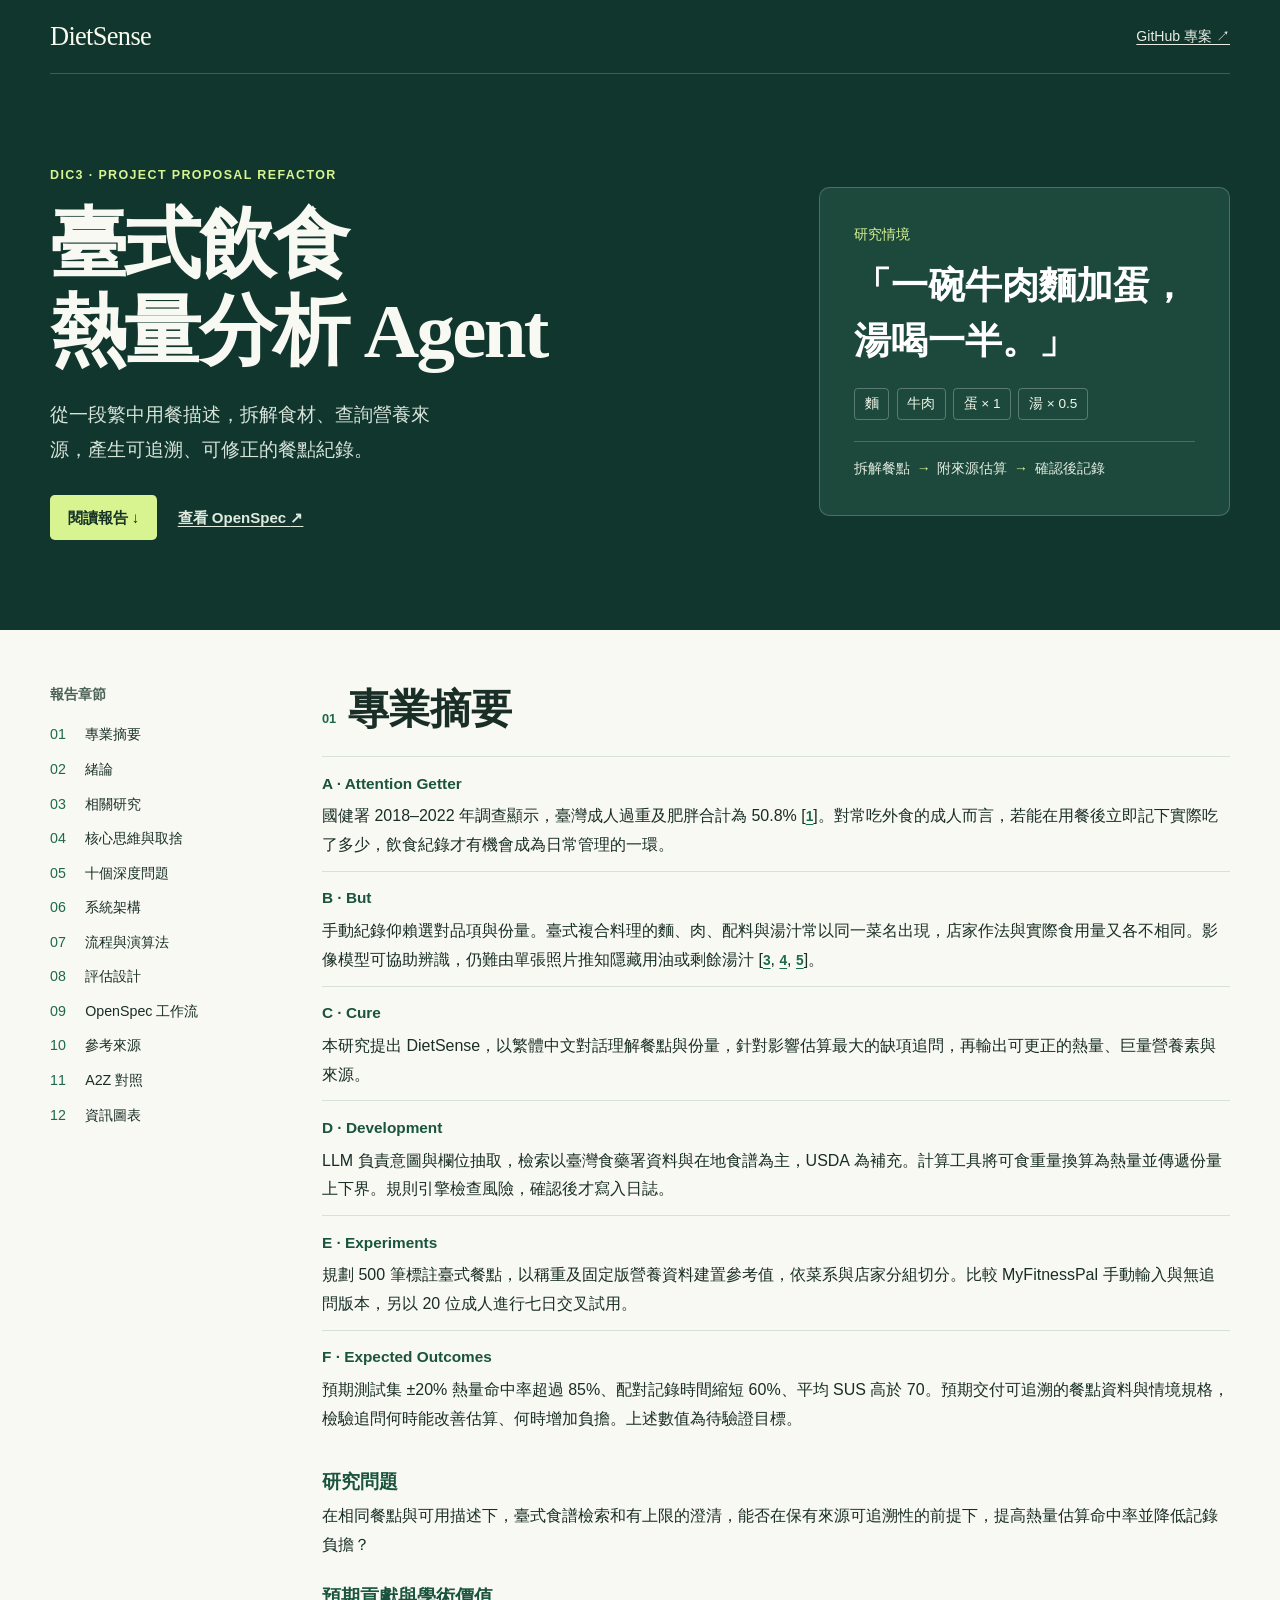
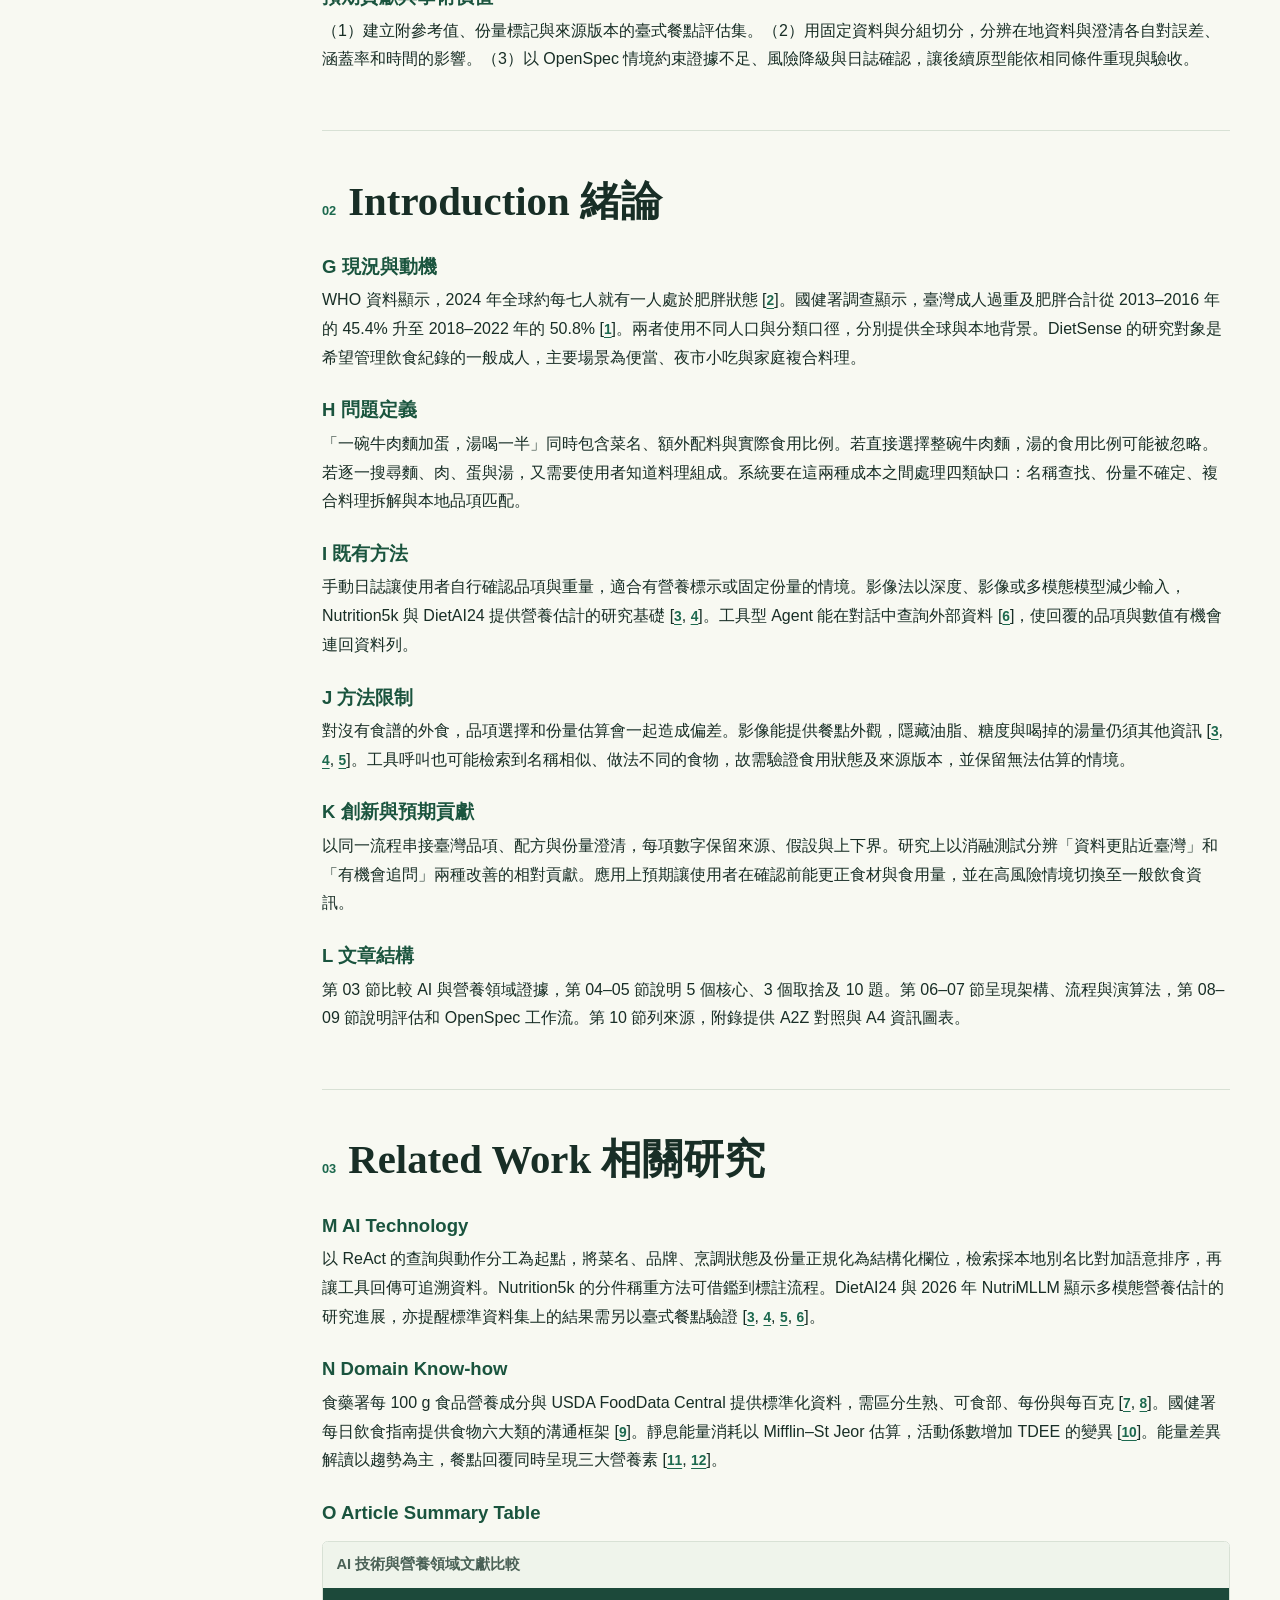
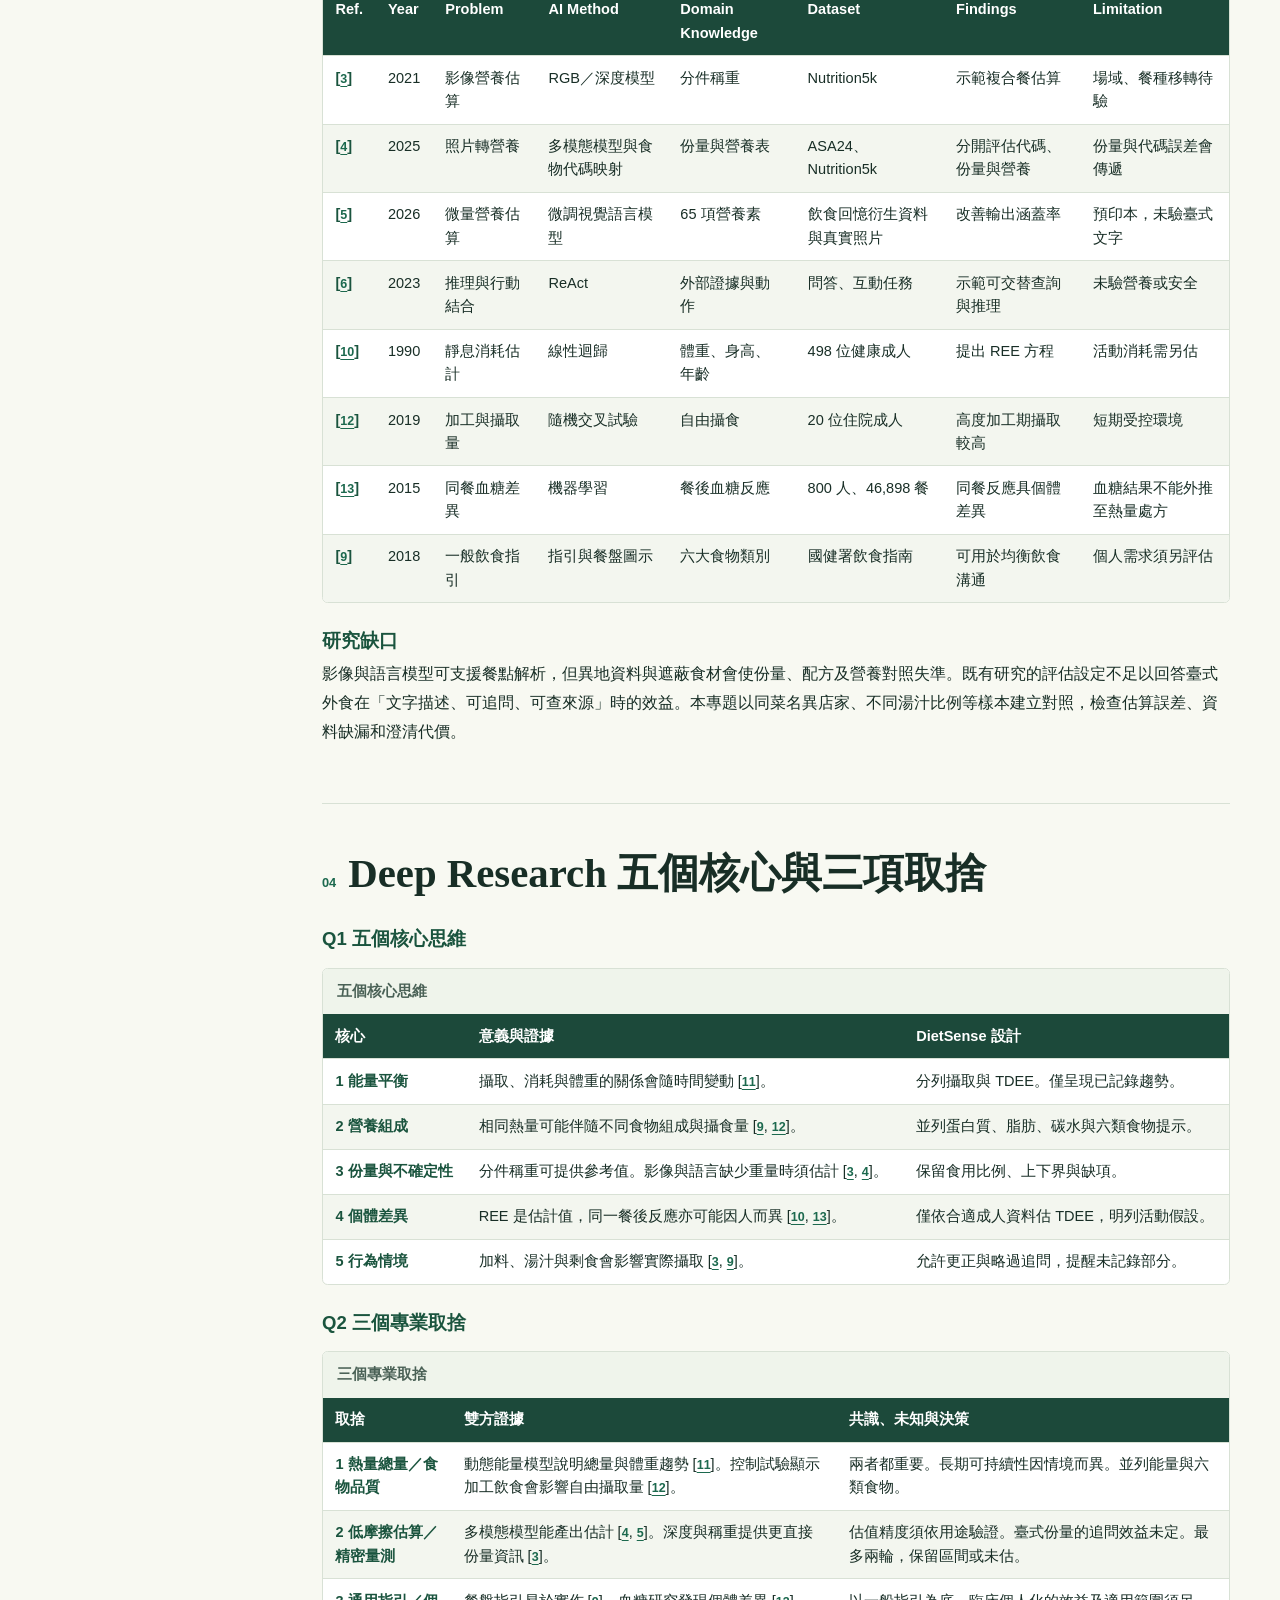
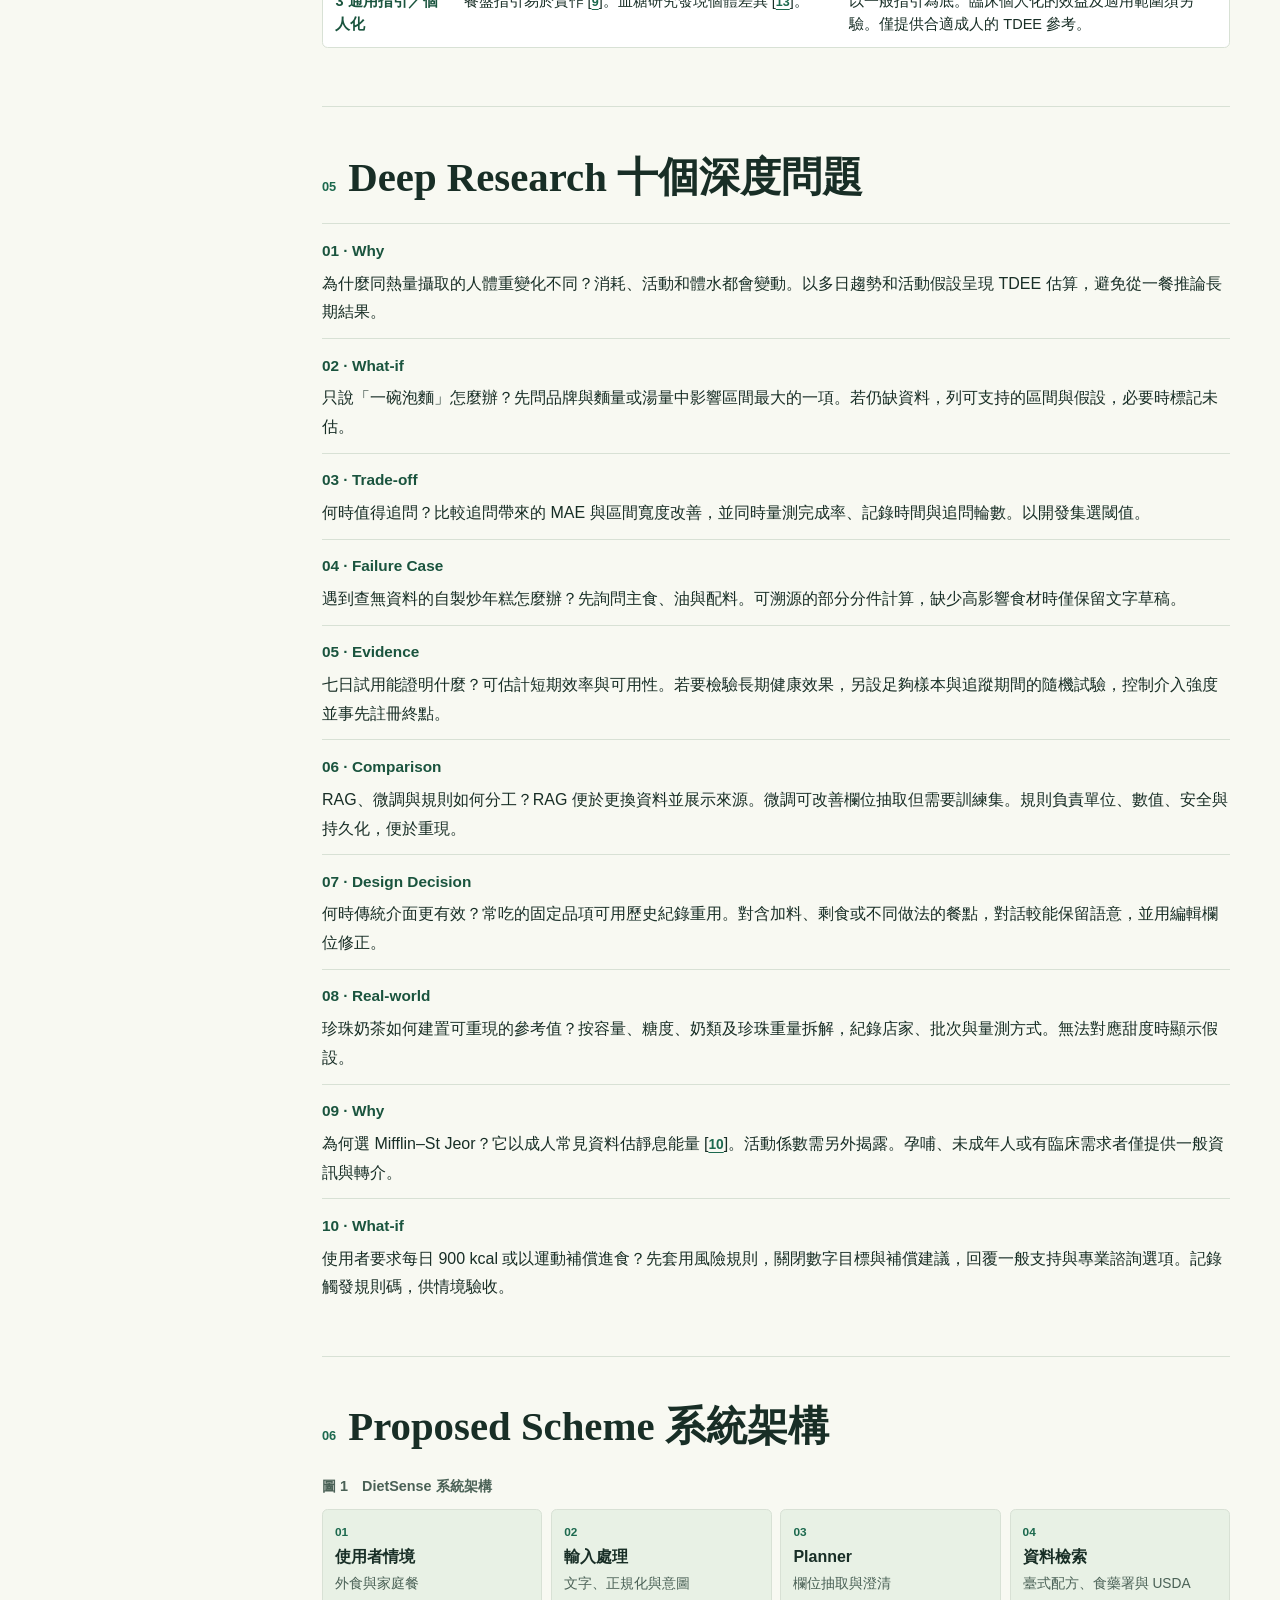
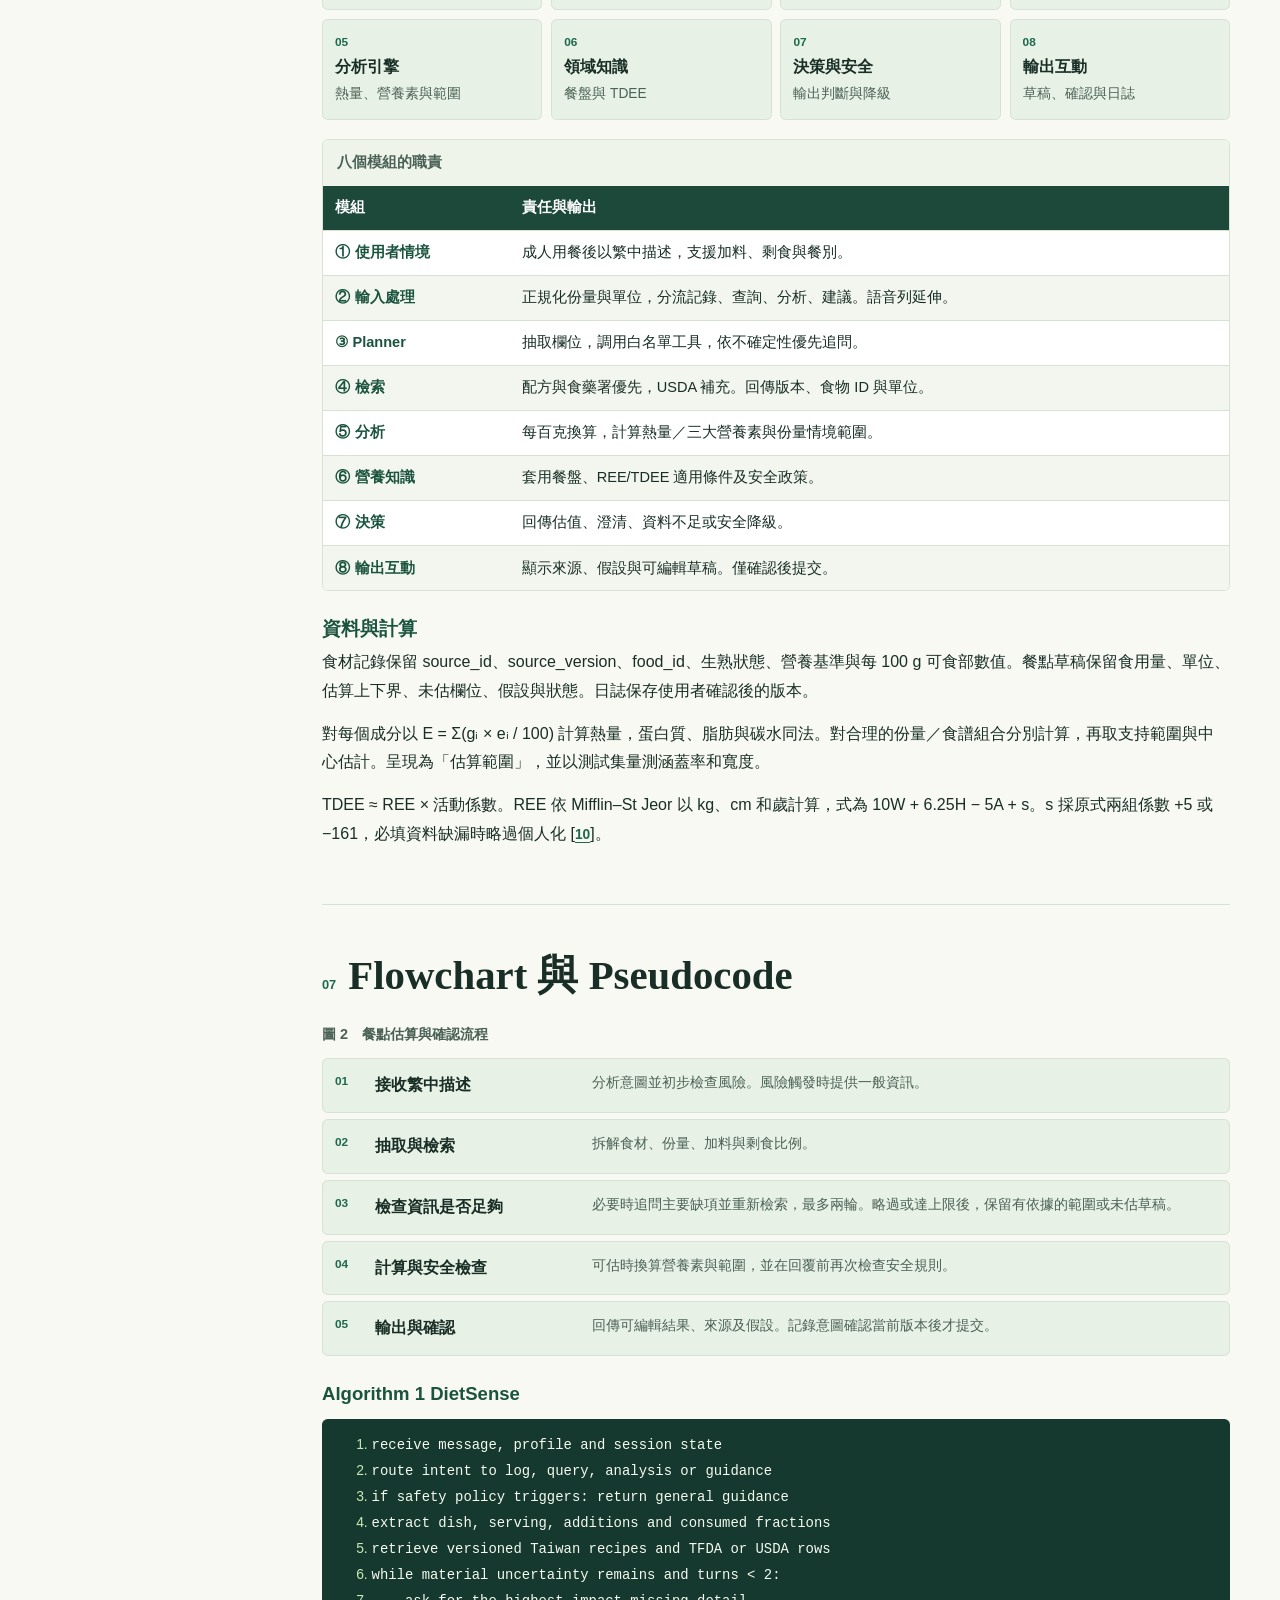
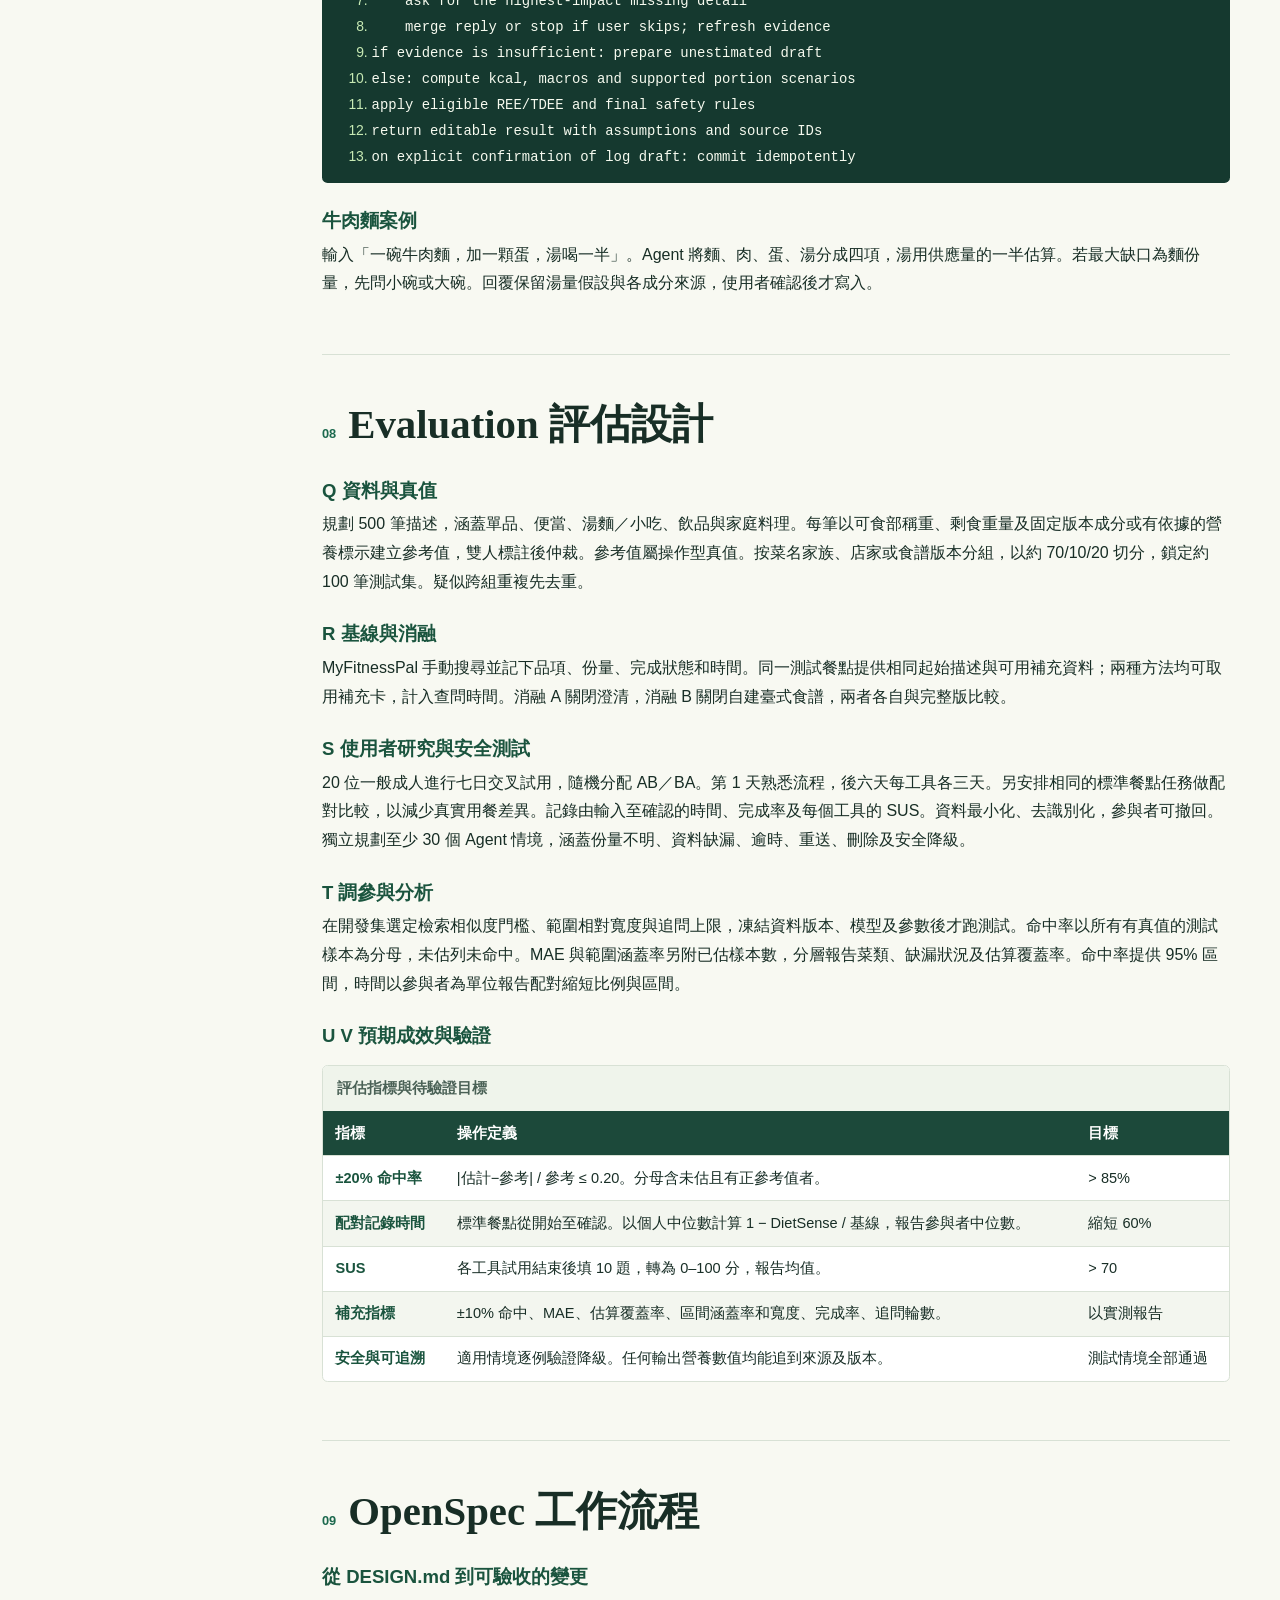
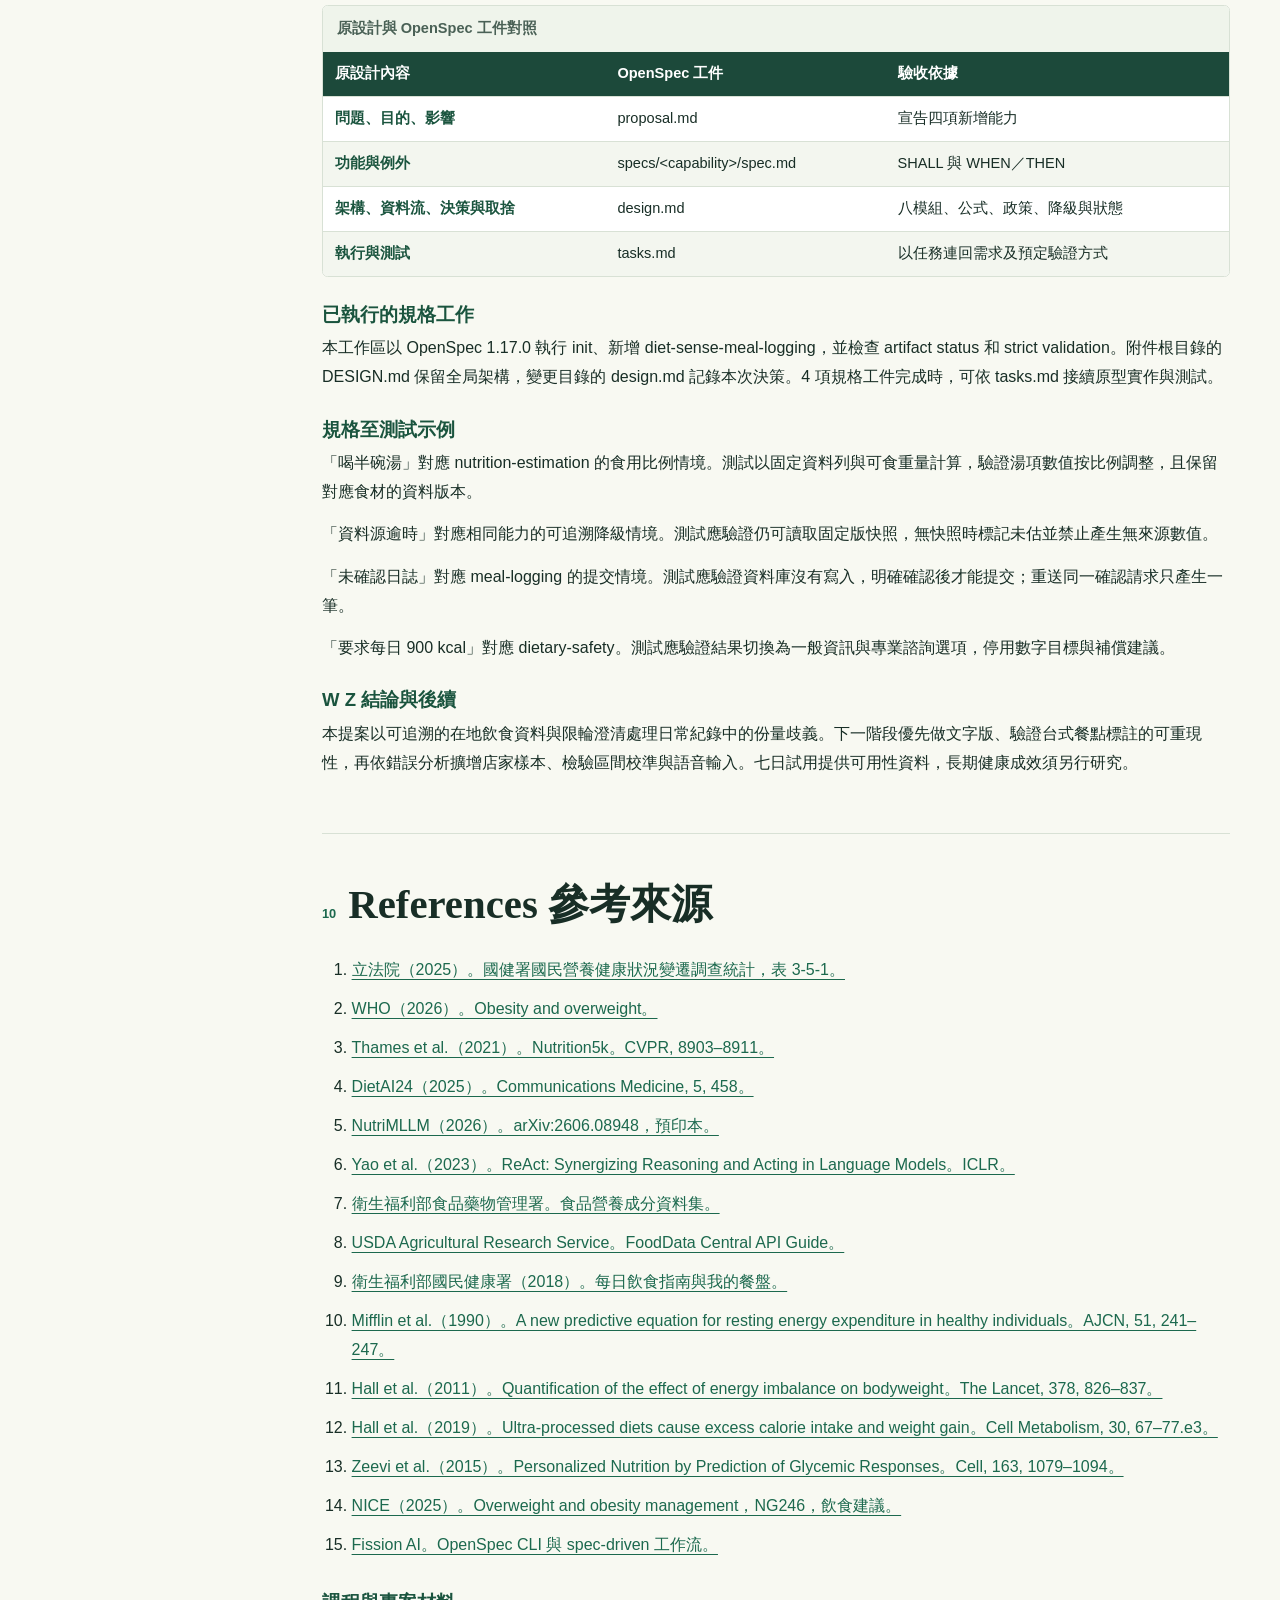
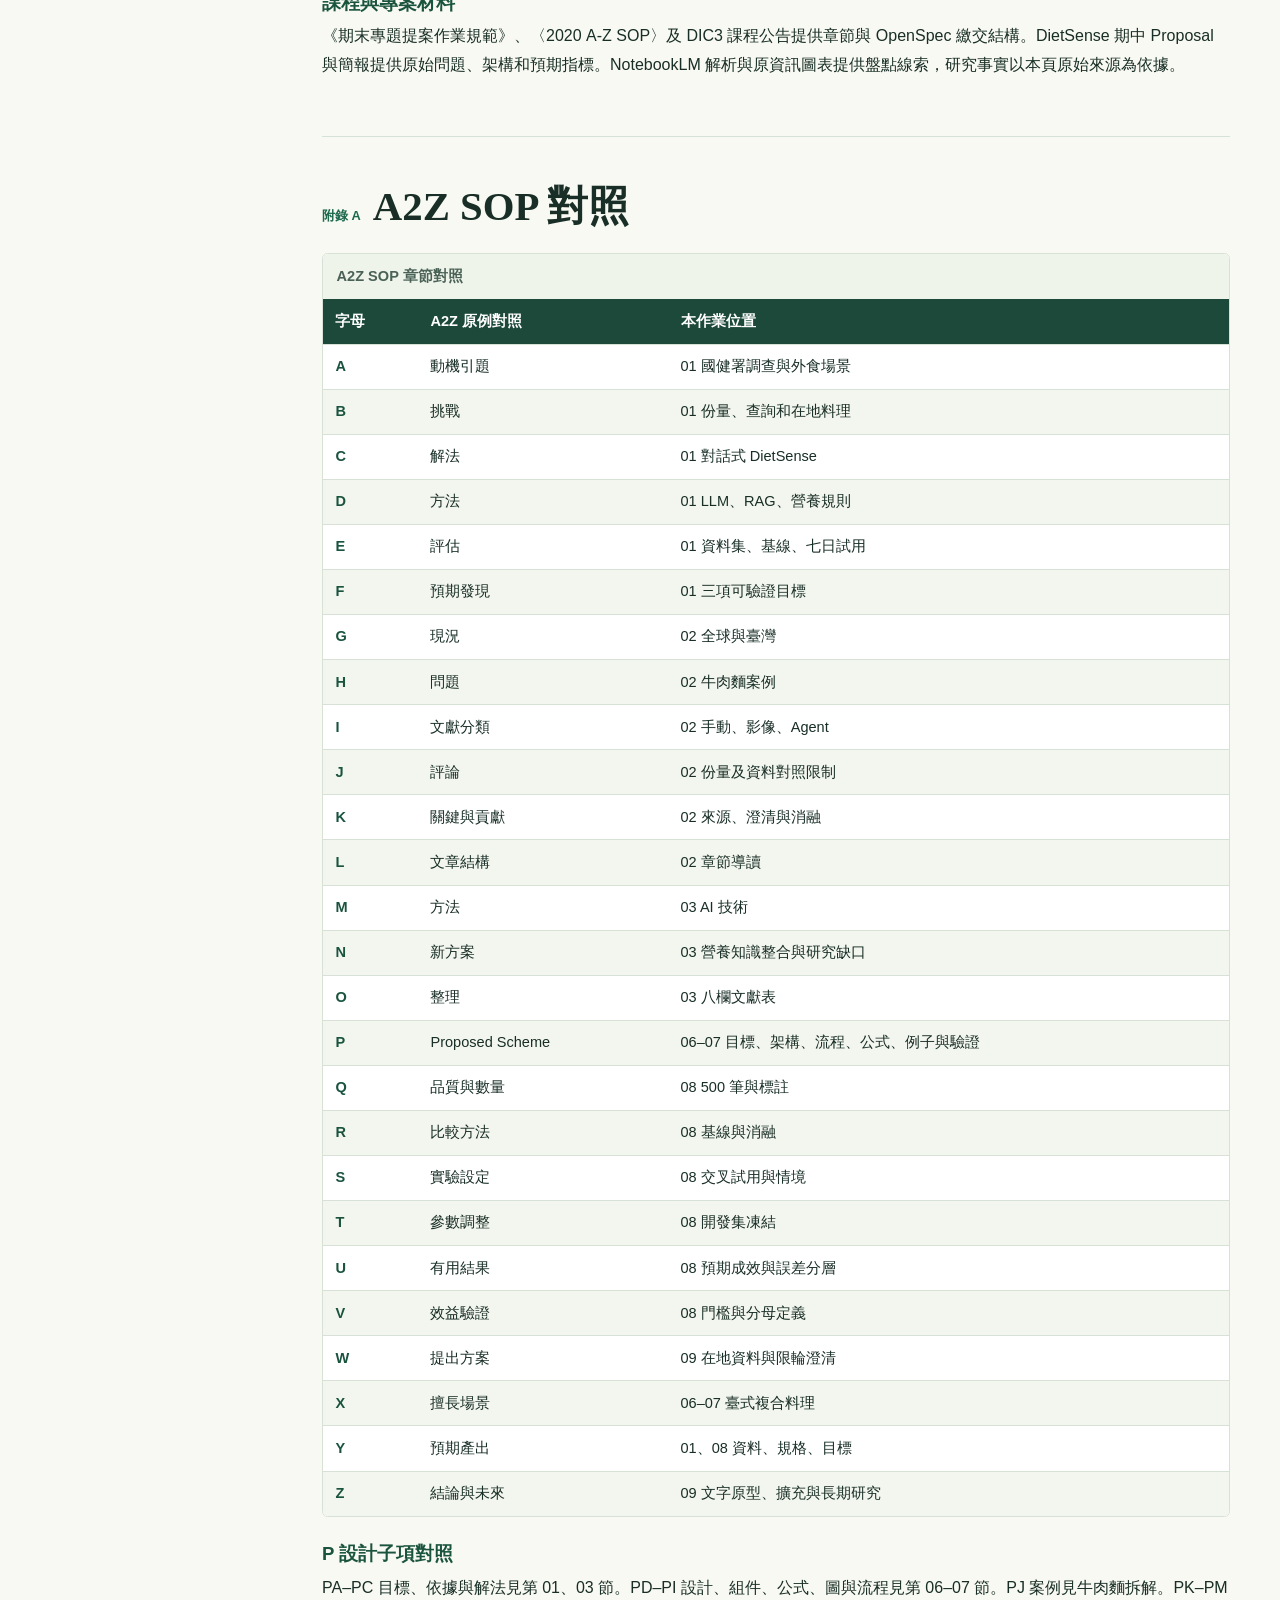
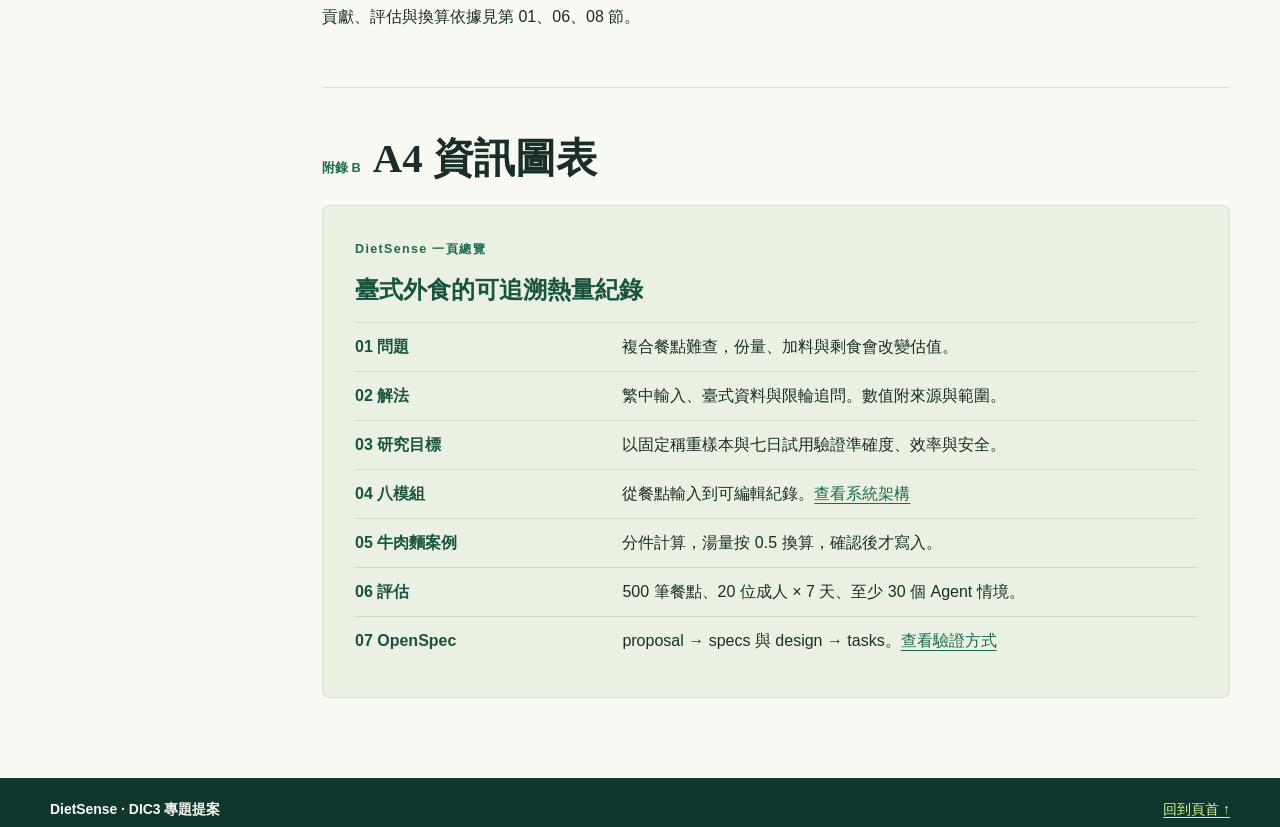
==== index.html @ 3bc8753e "Publish DietSense proposal report on GitHub Pages" ====
<!doctype html>
<html lang="zh-Hant-TW">
<head>
  <meta charset="utf-8">
  <meta name="viewport" content="width=device-width,initial-scale=1">
  <meta name="description" content="DietSense DIC3 專題提案重構。以 OpenSpec 設計臺式飲食熱量分析 Agent。">
  <meta name="theme-color" content="#11362e">
  <title>DietSense 臺式飲食熱量分析 Agent</title>
  <link rel="stylesheet" href="styles.css">
</head>
<body id="top">
<a href="#report" class="skip">跳至報告</a>
<header class="site-header">
  <div class="wrap masthead"><a class="brand" href="#top">DietSense</a><a class="repo-link" href="https://github.com/dennis6651259-hub/1111-DoI3">GitHub 專案 <span aria-hidden="true">↗</span></a></div>
</header>
<div class="hero">
  <div class="wrap hero-grid">
    <div>
      <p class="section-kicker">DIC3 · PROJECT PROPOSAL REFACTOR</p>
      <h1>臺式飲食<br>熱量分析 Agent</h1>
      <p class="lead">從一段繁中用餐描述，拆解食材、查詢營養來源，產生可追溯、可修正的餐點紀錄。</p>
      <div class="actions"><a class="primary" href="#abstract">閱讀報告 <span aria-hidden="true">↓</span></a><a class="secondary" href="https://github.com/dennis6651259-hub/1111-DoI3/tree/main/openspec/changes/diet-sense-meal-logging">查看 OpenSpec <span aria-hidden="true">↗</span></a></div>
    </div>
    <figure class="example">
      <figcaption>研究情境</figcaption>
      <blockquote>「一碗牛肉麵加蛋，<br>湯喝一半。」</blockquote>
      <ul aria-label="餐點成分"><li>麵</li><li>牛肉</li><li>蛋 × 1</li><li>湯 × 0.5</li></ul>
      <p>拆解餐點 <span aria-hidden="true">→</span> 附來源估算 <span aria-hidden="true">→</span> 確認後記錄</p>
    </figure>
  </div>
</div>
<div class="wrap layout">
  <nav class="toc" aria-label="章節導覽"><p>報告章節</p><ol><li><a href="#abstract"><span>01</span>專業摘要</a></li><li><a href="#introduction"><span>02</span>緒論</a></li><li><a href="#related-work"><span>03</span>相關研究</a></li><li><a href="#core-ideas"><span>04</span>核心思維與取捨</a></li><li><a href="#questions"><span>05</span>十個深度問題</a></li><li><a href="#architecture"><span>06</span>系統架構</a></li><li><a href="#workflow"><span>07</span>流程與演算法</a></li><li><a href="#evaluation"><span>08</span>評估設計</a></li><li><a href="#openspec"><span>09</span>OpenSpec 工作流</a></li><li><a href="#references"><span>10</span>參考來源</a></li><li><a href="#a2z"><span>11</span>A2Z 對照</a></li><li><a href="#infographic"><span>12</span>資訊圖表</a></li></ol></nav>
  <details class="mobile-toc"><summary>報告章節</summary><nav aria-label="行動版章節導覽"><ol><li><a href="#abstract"><span>01</span>專業摘要</a></li><li><a href="#introduction"><span>02</span>緒論</a></li><li><a href="#related-work"><span>03</span>相關研究</a></li><li><a href="#core-ideas"><span>04</span>核心思維與取捨</a></li><li><a href="#questions"><span>05</span>十個深度問題</a></li><li><a href="#architecture"><span>06</span>系統架構</a></li><li><a href="#workflow"><span>07</span>流程與演算法</a></li><li><a href="#evaluation"><span>08</span>評估設計</a></li><li><a href="#openspec"><span>09</span>OpenSpec 工作流</a></li><li><a href="#references"><span>10</span>參考來源</a></li><li><a href="#a2z"><span>11</span>A2Z 對照</a></li><li><a href="#infographic"><span>12</span>資訊圖表</a></li></ol></nav></details>
  <main id="report">
    <section id="abstract" aria-labelledby="abstract-title"><header class="section-title"><span>01</span><h2 id="abstract-title">專業摘要</h2></header><div class="labelled"><strong>A · Attention Getter</strong><p>國健署 2018–2022 年調查顯示，臺灣成人過重及肥胖合計為 50.8% [<a class="cite" href="#ref-1">1</a>]。對常吃外食的成人而言，若能在用餐後立即記下實際吃了多少，飲食紀錄才有機會成為日常管理的一環。</p></div><div class="labelled"><strong>B · But</strong><p>手動紀錄仰賴選對品項與份量。臺式複合料理的麵、肉、配料與湯汁常以同一菜名出現，店家作法與實際食用量又各不相同。影像模型可協助辨識，仍難由單張照片推知隱藏用油或剩餘湯汁 [<a class="cite" href="#ref-3">3</a>, <a class="cite" href="#ref-4">4</a>, <a class="cite" href="#ref-5">5</a>]。</p></div><div class="labelled"><strong>C · Cure</strong><p>本研究提出 DietSense，以繁體中文對話理解餐點與份量，針對影響估算最大的缺項追問，再輸出可更正的熱量、巨量營養素與來源。</p></div><div class="labelled"><strong>D · Development</strong><p>LLM 負責意圖與欄位抽取，檢索以臺灣食藥署資料與在地食譜為主，USDA 為補充。計算工具將可食重量換算為熱量並傳遞份量上下界。規則引擎檢查風險，確認後才寫入日誌。</p></div><div class="labelled"><strong>E · Experiments</strong><p>規劃 500 筆標註臺式餐點，以稱重及固定版營養資料建置參考值，依菜系與店家分組切分。比較 MyFitnessPal 手動輸入與無追問版本，另以 20 位成人進行七日交叉試用。</p></div><div class="labelled"><strong>F · Expected Outcomes</strong><p>預期測試集 ±20% 熱量命中率超過 85%、配對記錄時間縮短 60%、平均 SUS 高於 70。預期交付可追溯的餐點資料與情境規格，檢驗追問何時能改善估算、何時增加負擔。上述數值為待驗證目標。</p></div><h3>研究問題</h3><p>在相同餐點與可用描述下，臺式食譜檢索和有上限的澄清，能否在保有來源可追溯性的前提下，提高熱量估算命中率並降低記錄負擔？</p><h3>預期貢獻與學術價值</h3><p>（1）建立附參考值、份量標記與來源版本的臺式餐點評估集。（2）用固定資料與分組切分，分辨在地資料與澄清各自對誤差、涵蓋率和時間的影響。（3）以 OpenSpec 情境約束證據不足、風險降級與日誌確認，讓後續原型能依相同條件重現與驗收。</p></section><section id="introduction" aria-labelledby="introduction-title"><header class="section-title"><span>02</span><h2 id="introduction-title">Introduction 緒論</h2></header><h3>G 現況與動機</h3><p>WHO 資料顯示，2024 年全球約每七人就有一人處於肥胖狀態 [<a class="cite" href="#ref-2">2</a>]。國健署調查顯示，臺灣成人過重及肥胖合計從 2013–2016 年的 45.4% 升至 2018–2022 年的 50.8% [<a class="cite" href="#ref-1">1</a>]。兩者使用不同人口與分類口徑，分別提供全球與本地背景。DietSense 的研究對象是希望管理飲食紀錄的一般成人，主要場景為便當、夜市小吃與家庭複合料理。</p><h3>H 問題定義</h3><p>「一碗牛肉麵加蛋，湯喝一半」同時包含菜名、額外配料與實際食用比例。若直接選擇整碗牛肉麵，湯的食用比例可能被忽略。若逐一搜尋麵、肉、蛋與湯，又需要使用者知道料理組成。系統要在這兩種成本之間處理四類缺口：名稱查找、份量不確定、複合料理拆解與本地品項匹配。</p><h3>I 既有方法</h3><p>手動日誌讓使用者自行確認品項與重量，適合有營養標示或固定份量的情境。影像法以深度、影像或多模態模型減少輸入，Nutrition5k 與 DietAI24 提供營養估計的研究基礎 [<a class="cite" href="#ref-3">3</a>, <a class="cite" href="#ref-4">4</a>]。工具型 Agent 能在對話中查詢外部資料 [<a class="cite" href="#ref-6">6</a>]，使回覆的品項與數值有機會連回資料列。</p><h3>J 方法限制</h3><p>對沒有食譜的外食，品項選擇和份量估算會一起造成偏差。影像能提供餐點外觀，隱藏油脂、糖度與喝掉的湯量仍須其他資訊 [<a class="cite" href="#ref-3">3</a>, <a class="cite" href="#ref-4">4</a>, <a class="cite" href="#ref-5">5</a>]。工具呼叫也可能檢索到名稱相似、做法不同的食物，故需驗證食用狀態及來源版本，並保留無法估算的情境。</p><h3>K 創新與預期貢獻</h3><p>以同一流程串接臺灣品項、配方與份量澄清，每項數字保留來源、假設與上下界。研究上以消融測試分辨「資料更貼近臺灣」和「有機會追問」兩種改善的相對貢獻。應用上預期讓使用者在確認前能更正食材與食用量，並在高風險情境切換至一般飲食資訊。</p><h3>L 文章結構</h3><p>第 03 節比較 AI 與營養領域證據，第 04–05 節說明 5 個核心、3 個取捨及 10 題。第 06–07 節呈現架構、流程與演算法，第 08–09 節說明評估和 OpenSpec 工作流。第 10 節列來源，附錄提供 A2Z 對照與 A4 資訊圖表。</p></section><section id="related-work" aria-labelledby="related-work-title"><header class="section-title"><span>03</span><h2 id="related-work-title">Related Work 相關研究</h2></header><h3>M AI Technology</h3><p>以 ReAct 的查詢與動作分工為起點，將菜名、品牌、烹調狀態及份量正規化為結構化欄位，檢索採本地別名比對加語意排序，再讓工具回傳可追溯資料。Nutrition5k 的分件稱重方法可借鑑到標註流程。DietAI24 與 2026 年 NutriMLLM 顯示多模態營養估計的研究進展，亦提醒標準資料集上的結果需另以臺式餐點驗證 [<a class="cite" href="#ref-3">3</a>, <a class="cite" href="#ref-4">4</a>, <a class="cite" href="#ref-5">5</a>, <a class="cite" href="#ref-6">6</a>]。</p><h3>N Domain Know-how</h3><p>食藥署每 100 g 食品營養成分與 USDA FoodData Central 提供標準化資料，需區分生熟、可食部、每份與每百克 [<a class="cite" href="#ref-7">7</a>, <a class="cite" href="#ref-8">8</a>]。國健署每日飲食指南提供食物六大類的溝通框架 [<a class="cite" href="#ref-9">9</a>]。靜息能量消耗以 Mifflin–St Jeor 估算，活動係數增加 TDEE 的變異 [<a class="cite" href="#ref-10">10</a>]。能量差異解讀以趨勢為主，餐點回覆同時呈現三大營養素 [<a class="cite" href="#ref-11">11</a>, <a class="cite" href="#ref-12">12</a>]。</p><h3>O Article Summary Table</h3><div class="table-frame" role="region" aria-label="AI 技術與營養領域文獻比較" tabindex="0"><table><caption>AI 技術與營養領域文獻比較</caption><thead><tr><th scope="col">Ref.</th><th scope="col">Year</th><th scope="col">Problem</th><th scope="col">AI Method</th><th scope="col">Domain Knowledge</th><th scope="col">Dataset</th><th scope="col">Findings</th><th scope="col">Limitation</th></tr></thead><tbody><tr><th scope="row">[<a class="cite" href="#ref-3">3</a>]</th><td>2021</td><td>影像營養估算</td><td>RGB／深度模型</td><td>分件稱重</td><td>Nutrition5k</td><td>示範複合餐估算</td><td>場域、餐種移轉待驗</td></tr><tr><th scope="row">[<a class="cite" href="#ref-4">4</a>]</th><td>2025</td><td>照片轉營養</td><td>多模態模型與食物代碼映射</td><td>份量與營養表</td><td>ASA24、Nutrition5k</td><td>分開評估代碼、份量與營養</td><td>份量與代碼誤差會傳遞</td></tr><tr><th scope="row">[<a class="cite" href="#ref-5">5</a>]</th><td>2026</td><td>微量營養估算</td><td>微調視覺語言模型</td><td>65 項營養素</td><td>飲食回憶衍生資料與真實照片</td><td>改善輸出涵蓋率</td><td>預印本，未驗臺式文字</td></tr><tr><th scope="row">[<a class="cite" href="#ref-6">6</a>]</th><td>2023</td><td>推理與行動結合</td><td>ReAct</td><td>外部證據與動作</td><td>問答、互動任務</td><td>示範可交替查詢與推理</td><td>未驗營養或安全</td></tr><tr><th scope="row">[<a class="cite" href="#ref-10">10</a>]</th><td>1990</td><td>靜息消耗估計</td><td>線性迴歸</td><td>體重、身高、年齡</td><td>498 位健康成人</td><td>提出 REE 方程</td><td>活動消耗需另估</td></tr><tr><th scope="row">[<a class="cite" href="#ref-12">12</a>]</th><td>2019</td><td>加工與攝取量</td><td>隨機交叉試驗</td><td>自由攝食</td><td>20 位住院成人</td><td>高度加工期攝取較高</td><td>短期受控環境</td></tr><tr><th scope="row">[<a class="cite" href="#ref-13">13</a>]</th><td>2015</td><td>同餐血糖差異</td><td>機器學習</td><td>餐後血糖反應</td><td>800 人、46,898 餐</td><td>同餐反應具個體差異</td><td>血糖結果不能外推至熱量處方</td></tr><tr><th scope="row">[<a class="cite" href="#ref-9">9</a>]</th><td>2018</td><td>一般飲食指引</td><td>指引與餐盤圖示</td><td>六大食物類別</td><td>國健署飲食指南</td><td>可用於均衡飲食溝通</td><td>個人需求須另評估</td></tr></tbody></table></div><h3>研究缺口</h3><p>影像與語言模型可支援餐點解析，但異地資料與遮蔽食材會使份量、配方及營養對照失準。既有研究的評估設定不足以回答臺式外食在「文字描述、可追問、可查來源」時的效益。本專題以同菜名異店家、不同湯汁比例等樣本建立對照，檢查估算誤差、資料缺漏和澄清代價。</p></section><section id="core-ideas" aria-labelledby="core-ideas-title"><header class="section-title"><span>04</span><h2 id="core-ideas-title">Deep Research 五個核心與三項取捨</h2></header><h3>Q1 五個核心思維</h3><div class="table-frame" role="region" aria-label="五個核心思維" tabindex="0"><table><caption>五個核心思維</caption><thead><tr><th scope="col">核心</th><th scope="col">意義與證據</th><th scope="col">DietSense 設計</th></tr></thead><tbody><tr><th scope="row">1 能量平衡</th><td>攝取、消耗與體重的關係會隨時間變動 [<a class="cite" href="#ref-11">11</a>]。</td><td>分列攝取與 TDEE。僅呈現已記錄趨勢。</td></tr><tr><th scope="row">2 營養組成</th><td>相同熱量可能伴隨不同食物組成與攝食量 [<a class="cite" href="#ref-9">9</a>, <a class="cite" href="#ref-12">12</a>]。</td><td>並列蛋白質、脂肪、碳水與六類食物提示。</td></tr><tr><th scope="row">3 份量與不確定性</th><td>分件稱重可提供參考值。影像與語言缺少重量時須估計 [<a class="cite" href="#ref-3">3</a>, <a class="cite" href="#ref-4">4</a>]。</td><td>保留食用比例、上下界與缺項。</td></tr><tr><th scope="row">4 個體差異</th><td>REE 是估計值，同一餐後反應亦可能因人而異 [<a class="cite" href="#ref-10">10</a>, <a class="cite" href="#ref-13">13</a>]。</td><td>僅依合適成人資料估 TDEE，明列活動假設。</td></tr><tr><th scope="row">5 行為情境</th><td>加料、湯汁與剩食會影響實際攝取 [<a class="cite" href="#ref-3">3</a>, <a class="cite" href="#ref-9">9</a>]。</td><td>允許更正與略過追問，提醒未記錄部分。</td></tr></tbody></table></div><h3>Q2 三個專業取捨</h3><div class="table-frame" role="region" aria-label="三個專業取捨" tabindex="0"><table><caption>三個專業取捨</caption><thead><tr><th scope="col">取捨</th><th scope="col">雙方證據</th><th scope="col">共識、未知與決策</th></tr></thead><tbody><tr><th scope="row">1 熱量總量／食物品質</th><td>動態能量模型說明總量與體重趨勢 [<a class="cite" href="#ref-11">11</a>]。控制試驗顯示加工飲食會影響自由攝取量 [<a class="cite" href="#ref-12">12</a>]。</td><td>兩者都重要。長期可持續性因情境而異。並列能量與六類食物。</td></tr><tr><th scope="row">2 低摩擦估算／精密量測</th><td>多模態模型能產出估計 [<a class="cite" href="#ref-4">4</a>, <a class="cite" href="#ref-5">5</a>]。深度與稱重提供更直接份量資訊 [<a class="cite" href="#ref-3">3</a>]。</td><td>估值精度須依用途驗證。臺式份量的追問效益未定。最多兩輪，保留區間或未估。</td></tr><tr><th scope="row">3 通用指引／個人化</th><td>餐盤指引易於實作 [<a class="cite" href="#ref-9">9</a>]。血糖研究發現個體差異 [<a class="cite" href="#ref-13">13</a>]。</td><td>以一般指引為底。臨床個人化的效益及適用範圍須另驗。僅提供合適成人的 TDEE 參考。</td></tr></tbody></table></div></section><section id="questions" aria-labelledby="questions-title"><header class="section-title"><span>05</span><h2 id="questions-title">Deep Research 十個深度問題</h2></header><div class="labelled"><strong>01 · Why</strong><p>為什麼同熱量攝取的人體重變化不同？消耗、活動和體水都會變動。以多日趨勢和活動假設呈現 TDEE 估算，避免從一餐推論長期結果。</p></div><div class="labelled"><strong>02 · What-if</strong><p>只說「一碗泡麵」怎麼辦？先問品牌與麵量或湯量中影響區間最大的一項。若仍缺資料，列可支持的區間與假設，必要時標記未估。</p></div><div class="labelled"><strong>03 · Trade-off</strong><p>何時值得追問？比較追問帶來的 MAE 與區間寬度改善，並同時量測完成率、記錄時間與追問輪數。以開發集選閾值。</p></div><div class="labelled"><strong>04 · Failure Case</strong><p>遇到查無資料的自製炒年糕怎麼辦？先詢問主食、油與配料。可溯源的部分分件計算，缺少高影響食材時僅保留文字草稿。</p></div><div class="labelled"><strong>05 · Evidence</strong><p>七日試用能證明什麼？可估計短期效率與可用性。若要檢驗長期健康效果，另設足夠樣本與追蹤期間的隨機試驗，控制介入強度並事先註冊終點。</p></div><div class="labelled"><strong>06 · Comparison</strong><p>RAG、微調與規則如何分工？RAG 便於更換資料並展示來源。微調可改善欄位抽取但需要訓練集。規則負責單位、數值、安全與持久化，便於重現。</p></div><div class="labelled"><strong>07 · Design Decision</strong><p>何時傳統介面更有效？常吃的固定品項可用歷史紀錄重用。對含加料、剩食或不同做法的餐點，對話較能保留語意，並用編輯欄位修正。</p></div><div class="labelled"><strong>08 · Real-world</strong><p>珍珠奶茶如何建置可重現的參考值？按容量、糖度、奶類及珍珠重量拆解，紀錄店家、批次與量測方式。無法對應甜度時顯示假設。</p></div><div class="labelled"><strong>09 · Why</strong><p>為何選 Mifflin–St Jeor？它以成人常見資料估靜息能量 [<a class="cite" href="#ref-10">10</a>]。活動係數需另外揭露。孕哺、未成年人或有臨床需求者僅提供一般資訊與轉介。</p></div><div class="labelled"><strong>10 · What-if</strong><p>使用者要求每日 900 kcal 或以運動補償進食？先套用風險規則，關閉數字目標與補償建議，回覆一般支持與專業諮詢選項。記錄觸發規則碼，供情境驗收。</p></div></section><section id="architecture" aria-labelledby="architecture-title"><header class="section-title"><span>06</span><h2 id="architecture-title">Proposed Scheme 系統架構</h2></header><figure class="diagram "><figcaption>圖 1　DietSense 系統架構</figcaption><ol><li><strong>使用者情境</strong><span>外食與家庭餐</span></li><li><strong>輸入處理</strong><span>文字、正規化與意圖</span></li><li><strong>Planner</strong><span>欄位抽取與澄清</span></li><li><strong>資料檢索</strong><span>臺式配方、食藥署與 USDA</span></li><li><strong>分析引擎</strong><span>熱量、營養素與範圍</span></li><li><strong>領域知識</strong><span>餐盤與 TDEE</span></li><li><strong>決策與安全</strong><span>輸出判斷與降級</span></li><li><strong>輸出互動</strong><span>草稿、確認與日誌</span></li></ol></figure><div class="table-frame" role="region" aria-label="八個模組的職責" tabindex="0"><table><caption>八個模組的職責</caption><thead><tr><th scope="col">模組</th><th scope="col">責任與輸出</th></tr></thead><tbody><tr><th scope="row">① 使用者情境</th><td>成人用餐後以繁中描述，支援加料、剩食與餐別。</td></tr><tr><th scope="row">② 輸入處理</th><td>正規化份量與單位，分流記錄、查詢、分析、建議。語音列延伸。</td></tr><tr><th scope="row">③ Planner</th><td>抽取欄位，調用白名單工具，依不確定性優先追問。</td></tr><tr><th scope="row">④ 檢索</th><td>配方與食藥署優先，USDA 補充。回傳版本、食物 ID 與單位。</td></tr><tr><th scope="row">⑤ 分析</th><td>每百克換算，計算熱量／三大營養素與份量情境範圍。</td></tr><tr><th scope="row">⑥ 營養知識</th><td>套用餐盤、REE/TDEE 適用條件及安全政策。</td></tr><tr><th scope="row">⑦ 決策</th><td>回傳估值、澄清、資料不足或安全降級。</td></tr><tr><th scope="row">⑧ 輸出互動</th><td>顯示來源、假設與可編輯草稿。僅確認後提交。</td></tr></tbody></table></div><h3>資料與計算</h3><p>食材記錄保留 source_id、source_version、food_id、生熟狀態、營養基準與每 100 g 可食部數值。餐點草稿保留食用量、單位、估算上下界、未估欄位、假設與狀態。日誌保存使用者確認後的版本。</p><p>對每個成分以 E = Σ(gᵢ × eᵢ / 100) 計算熱量，蛋白質、脂肪與碳水同法。對合理的份量／食譜組合分別計算，再取支持範圍與中心估計。呈現為「估算範圍」，並以測試集量測涵蓋率和寬度。</p><p>TDEE ≈ REE × 活動係數。REE 依 Mifflin–St Jeor 以 kg、cm 和歲計算，式為 10W + 6.25H − 5A + s。s 採原式兩組係數 +5 或 −161，必填資料缺漏時略過個人化 [<a class="cite" href="#ref-10">10</a>]。</p></section><section id="workflow" aria-labelledby="workflow-title"><header class="section-title"><span>07</span><h2 id="workflow-title">Flowchart 與 Pseudocode</h2></header><figure class="diagram flow"><figcaption>圖 2　餐點估算與確認流程</figcaption><ol><li><strong>接收繁中描述</strong><span>分析意圖並初步檢查風險。風險觸發時提供一般資訊。</span></li><li><strong>抽取與檢索</strong><span>拆解食材、份量、加料與剩食比例。</span></li><li><strong>檢查資訊是否足夠</strong><span>必要時追問主要缺項並重新檢索，最多兩輪。略過或達上限後，保留有依據的範圍或未估草稿。</span></li><li><strong>計算與安全檢查</strong><span>可估時換算營養素與範圍，並在回覆前再次檢查安全規則。</span></li><li><strong>輸出與確認</strong><span>回傳可編輯結果、來源及假設。記錄意圖確認當前版本後才提交。</span></li></ol></figure><h3>Algorithm 1 DietSense</h3><ol class="algorithm"><li><code>receive message, profile and session state</code></li><li><code>route intent to log, query, analysis or guidance</code></li><li><code>if safety policy triggers: return general guidance</code></li><li><code>extract dish, serving, additions and consumed fractions</code></li><li><code>retrieve versioned Taiwan recipes and TFDA or USDA rows</code></li><li><code>while material uncertainty remains and turns &lt; 2:</code></li><li><code>    ask for the highest-impact missing detail</code></li><li><code>    merge reply or stop if user skips; refresh evidence</code></li><li><code>if evidence is insufficient: prepare unestimated draft</code></li><li><code>else: compute kcal, macros and supported portion scenarios</code></li><li><code>apply eligible REE/TDEE and final safety rules</code></li><li><code>return editable result with assumptions and source IDs</code></li><li><code>on explicit confirmation of log draft: commit idempotently</code></li></ol><h3>牛肉麵案例</h3><p>輸入「一碗牛肉麵，加一顆蛋，湯喝一半」。Agent 將麵、肉、蛋、湯分成四項，湯用供應量的一半估算。若最大缺口為麵份量，先問小碗或大碗。回覆保留湯量假設與各成分來源，使用者確認後才寫入。</p></section><section id="evaluation" aria-labelledby="evaluation-title"><header class="section-title"><span>08</span><h2 id="evaluation-title">Evaluation 評估設計</h2></header><h3>Q 資料與真值</h3><p>規劃 500 筆描述，涵蓋單品、便當、湯麵／小吃、飲品與家庭料理。每筆以可食部稱重、剩食重量及固定版本成分或有依據的營養標示建立參考值，雙人標註後仲裁。參考值屬操作型真值。按菜名家族、店家或食譜版本分組，以約 70/10/20 切分，鎖定約 100 筆測試集。疑似跨組重複先去重。</p><h3>R 基線與消融</h3><p>MyFitnessPal 手動搜尋並記下品項、份量、完成狀態和時間。同一測試餐點提供相同起始描述與可用補充資料；兩種方法均可取用補充卡，計入查問時間。消融 A 關閉澄清，消融 B 關閉自建臺式食譜，兩者各自與完整版比較。</p><h3>S 使用者研究與安全測試</h3><p>20 位一般成人進行七日交叉試用，隨機分配 AB／BA。第 1 天熟悉流程，後六天每工具各三天。另安排相同的標準餐點任務做配對比較，以減少真實用餐差異。記錄由輸入至確認的時間、完成率及每個工具的 SUS。資料最小化、去識別化，參與者可撤回。獨立規劃至少 30 個 Agent 情境，涵蓋份量不明、資料缺漏、逾時、重送、刪除及安全降級。</p><h3>T 調參與分析</h3><p>在開發集選定檢索相似度門檻、範圍相對寬度與追問上限，凍結資料版本、模型及參數後才跑測試。命中率以所有有真值的測試樣本為分母，未估列未命中。MAE 與範圍涵蓋率另附已估樣本數，分層報告菜類、缺漏狀況及估算覆蓋率。命中率提供 95% 區間，時間以參與者為單位報告配對縮短比例與區間。</p><h3>U V 預期成效與驗證</h3><div class="table-frame" role="region" aria-label="評估指標與待驗證目標" tabindex="0"><table><caption>評估指標與待驗證目標</caption><thead><tr><th scope="col">指標</th><th scope="col">操作定義</th><th scope="col">目標</th></tr></thead><tbody><tr><th scope="row">±20% 命中率</th><td>|估計−參考| / 參考 ≤ 0.20。分母含未估且有正參考值者。</td><td>&gt; 85%</td></tr><tr><th scope="row">配對記錄時間</th><td>標準餐點從開始至確認。以個人中位數計算 1 − DietSense / 基線，報告參與者中位數。</td><td>縮短 60%</td></tr><tr><th scope="row">SUS</th><td>各工具試用結束後填 10 題，轉為 0–100 分，報告均值。</td><td>&gt; 70</td></tr><tr><th scope="row">補充指標</th><td>±10% 命中、MAE、估算覆蓋率、區間涵蓋率和寬度、完成率、追問輪數。</td><td>以實測報告</td></tr><tr><th scope="row">安全與可追溯</th><td>適用情境逐例驗證降級。任何輸出營養數值均能追到來源及版本。</td><td>測試情境全部通過</td></tr></tbody></table></div></section><section id="openspec" aria-labelledby="openspec-title"><header class="section-title"><span>09</span><h2 id="openspec-title">OpenSpec 工作流程</h2></header><h3>從 DESIGN.md 到可驗收的變更</h3><div class="table-frame" role="region" aria-label="原設計與 OpenSpec 工件對照" tabindex="0"><table><caption>原設計與 OpenSpec 工件對照</caption><thead><tr><th scope="col">原設計內容</th><th scope="col">OpenSpec 工件</th><th scope="col">驗收依據</th></tr></thead><tbody><tr><th scope="row">問題、目的、影響</th><td>proposal.md</td><td>宣告四項新增能力</td></tr><tr><th scope="row">功能與例外</th><td>specs/&lt;capability&gt;/spec.md</td><td>SHALL 與 WHEN／THEN</td></tr><tr><th scope="row">架構、資料流、決策與取捨</th><td>design.md</td><td>八模組、公式、政策、降級與狀態</td></tr><tr><th scope="row">執行與測試</th><td>tasks.md</td><td>以任務連回需求及預定驗證方式</td></tr></tbody></table></div><h3>已執行的規格工作</h3><p>本工作區以 OpenSpec 1.17.0 執行 init、新增 diet-sense-meal-logging，並檢查 artifact status 和 strict validation。附件根目錄的 DESIGN.md 保留全局架構，變更目錄的 design.md 記錄本次決策。4 項規格工件完成時，可依 tasks.md 接續原型實作與測試。</p><h3>規格至測試示例</h3><p>「喝半碗湯」對應 nutrition-estimation 的食用比例情境。測試以固定資料列與可食重量計算，驗證湯項數值按比例調整，且保留對應食材的資料版本。</p><p>「資料源逾時」對應相同能力的可追溯降級情境。測試應驗證仍可讀取固定版快照，無快照時標記未估並禁止產生無來源數值。</p><p>「未確認日誌」對應 meal-logging 的提交情境。測試應驗證資料庫沒有寫入，明確確認後才能提交；重送同一確認請求只產生一筆。</p><p>「要求每日 900 kcal」對應 dietary-safety。測試應驗證結果切換為一般資訊與專業諮詢選項，停用數字目標與補償建議。</p><h3>W Z 結論與後續</h3><p>本提案以可追溯的在地飲食資料與限輪澄清處理日常紀錄中的份量歧義。下一階段優先做文字版、驗證台式餐點標註的可重現性，再依錯誤分析擴增店家樣本、檢驗區間校準與語音輸入。七日試用提供可用性資料，長期健康成效須另行研究。</p></section><section id="references" aria-labelledby="references-title"><header class="section-title"><span>10</span><h2 id="references-title">References 參考來源</h2></header><ol class="references"><li id="ref-1"><a href="https://www.ly.gov.tw/Pages/Detail.aspx?nodeid=56054&amp;pid=252721">立法院（2025）。國健署國民營養健康狀況變遷調查統計，表 3-5-1。</a></li><li id="ref-2"><a href="https://www.who.int/news-room/fact-sheets/detail/obesity-and-overweight">WHO（2026）。Obesity and overweight。</a></li><li id="ref-3"><a href="https://openaccess.thecvf.com/content/CVPR2021/html/Thames_Nutrition5k_Towards_Automatic_Nutritional_Understanding_of_Generic_Food_CVPR_2021_paper.html">Thames et al.（2021）。Nutrition5k。CVPR, 8903–8911。</a></li><li id="ref-4"><a href="https://doi.org/10.1038/s43856-025-01159-0">DietAI24（2025）。Communications Medicine, 5, 458。</a></li><li id="ref-5"><a href="https://arxiv.org/abs/2606.08948">NutriMLLM（2026）。arXiv:2606.08948，預印本。</a></li><li id="ref-6"><a href="https://arxiv.org/abs/2210.03629">Yao et al.（2023）。ReAct: Synergizing Reasoning and Acting in Language Models。ICLR。</a></li><li id="ref-7"><a href="https://data.gov.tw/dataset/8543">衛生福利部食品藥物管理署。食品營養成分資料集。</a></li><li id="ref-8"><a href="https://fdc.nal.usda.gov/api-guide/">USDA Agricultural Research Service。FoodData Central API Guide。</a></li><li id="ref-9"><a href="https://www.mohw.gov.tw/cp-2704-41108-1.html">衛生福利部國民健康署（2018）。每日飲食指南與我的餐盤。</a></li><li id="ref-10"><a href="https://pubmed.ncbi.nlm.nih.gov/2305711/">Mifflin et al.（1990）。A new predictive equation for resting energy expenditure in healthy individuals。AJCN, 51, 241–247。</a></li><li id="ref-11"><a href="https://pubmed.ncbi.nlm.nih.gov/21872751/">Hall et al.（2011）。Quantification of the effect of energy imbalance on bodyweight。The Lancet, 378, 826–837。</a></li><li id="ref-12"><a href="https://pmc.ncbi.nlm.nih.gov/articles/PMC7946062/">Hall et al.（2019）。Ultra-processed diets cause excess calorie intake and weight gain。Cell Metabolism, 30, 67–77.e3。</a></li><li id="ref-13"><a href="https://pubmed.ncbi.nlm.nih.gov/26590418/">Zeevi et al.（2015）。Personalized Nutrition by Prediction of Glycemic Responses。Cell, 163, 1079–1094。</a></li><li id="ref-14"><a href="https://www.nice.org.uk/guidance/ng246/chapter/Physical-activity-and-diet">NICE（2025）。Overweight and obesity management，NG246，飲食建議。</a></li><li id="ref-15"><a href="https://github.com/Fission-AI/OpenSpec">Fission AI。OpenSpec CLI 與 spec-driven 工作流。</a></li></ol><h3>課程與專案材料</h3><p>《期末專題提案作業規範》、〈2020 A-Z SOP〉及 DIC3 課程公告提供章節與 OpenSpec 繳交結構。DietSense 期中 Proposal 與簡報提供原始問題、架構和預期指標。NotebookLM 解析與原資訊圖表提供盤點線索，研究事實以本頁原始來源為依據。</p></section><section id="a2z" aria-labelledby="a2z-title"><header class="section-title"><span>附錄 A</span><h2 id="a2z-title">A2Z SOP 對照</h2></header><div class="table-frame" role="region" aria-label="A2Z SOP 章節對照" tabindex="0"><table><caption>A2Z SOP 章節對照</caption><thead><tr><th scope="col">字母</th><th scope="col">A2Z 原例對照</th><th scope="col">本作業位置</th></tr></thead><tbody><tr><th scope="row">A</th><td>動機引題</td><td>01 國健署調查與外食場景</td></tr><tr><th scope="row">B</th><td>挑戰</td><td>01 份量、查詢和在地料理</td></tr><tr><th scope="row">C</th><td>解法</td><td>01 對話式 DietSense</td></tr><tr><th scope="row">D</th><td>方法</td><td>01 LLM、RAG、營養規則</td></tr><tr><th scope="row">E</th><td>評估</td><td>01 資料集、基線、七日試用</td></tr><tr><th scope="row">F</th><td>預期發現</td><td>01 三項可驗證目標</td></tr><tr><th scope="row">G</th><td>現況</td><td>02 全球與臺灣</td></tr><tr><th scope="row">H</th><td>問題</td><td>02 牛肉麵案例</td></tr><tr><th scope="row">I</th><td>文獻分類</td><td>02 手動、影像、Agent</td></tr><tr><th scope="row">J</th><td>評論</td><td>02 份量及資料對照限制</td></tr><tr><th scope="row">K</th><td>關鍵與貢獻</td><td>02 來源、澄清與消融</td></tr><tr><th scope="row">L</th><td>文章結構</td><td>02 章節導讀</td></tr><tr><th scope="row">M</th><td>方法</td><td>03 AI 技術</td></tr><tr><th scope="row">N</th><td>新方案</td><td>03 營養知識整合與研究缺口</td></tr><tr><th scope="row">O</th><td>整理</td><td>03 八欄文獻表</td></tr><tr><th scope="row">P</th><td>Proposed Scheme</td><td>06–07 目標、架構、流程、公式、例子與驗證</td></tr><tr><th scope="row">Q</th><td>品質與數量</td><td>08 500 筆與標註</td></tr><tr><th scope="row">R</th><td>比較方法</td><td>08 基線與消融</td></tr><tr><th scope="row">S</th><td>實驗設定</td><td>08 交叉試用與情境</td></tr><tr><th scope="row">T</th><td>參數調整</td><td>08 開發集凍結</td></tr><tr><th scope="row">U</th><td>有用結果</td><td>08 預期成效與誤差分層</td></tr><tr><th scope="row">V</th><td>效益驗證</td><td>08 門檻與分母定義</td></tr><tr><th scope="row">W</th><td>提出方案</td><td>09 在地資料與限輪澄清</td></tr><tr><th scope="row">X</th><td>擅長場景</td><td>06–07 臺式複合料理</td></tr><tr><th scope="row">Y</th><td>預期產出</td><td>01、08 資料、規格、目標</td></tr><tr><th scope="row">Z</th><td>結論與未來</td><td>09 文字原型、擴充與長期研究</td></tr></tbody></table></div><h3>P 設計子項對照</h3><p>PA–PC 目標、依據與解法見第 01、03 節。PD–PI 設計、組件、公式、圖與流程見第 06–07 節。PJ 案例見牛肉麵拆解。PK–PM 貢獻、評估與換算依據見第 01、06、08 節。</p></section><section id="infographic" aria-labelledby="infographic-title"><header class="section-title"><span>附錄 B</span><h2 id="infographic-title">A4 資訊圖表</h2></header>
<div class="snapshot">
  <p class="section-kicker">DietSense 一頁總覽</p>
  <h3>臺式外食的可追溯熱量紀錄</h3>
  <dl>
    <div><dt>01 問題</dt><dd>複合餐點難查，份量、加料與剩食會改變估值。</dd></div>
    <div><dt>02 解法</dt><dd>繁中輸入、臺式資料與限輪追問。數值附來源與範圍。</dd></div>
    <div><dt>03 研究目標</dt><dd>以固定稱重樣本與七日試用驗證準確度、效率與安全。</dd></div>
    <div><dt>04 八模組</dt><dd>從餐點輸入到可編輯紀錄。<a href="#architecture">查看系統架構</a></dd></div>
    <div><dt>05 牛肉麵案例</dt><dd>分件計算，湯量按 0.5 換算，確認後才寫入。</dd></div>
    <div><dt>06 評估</dt><dd>500 筆餐點、20 位成人 × 7 天、至少 30 個 Agent 情境。</dd></div>
    <div><dt>07 OpenSpec</dt><dd>proposal → specs 與 design → tasks。<a href="#openspec">查看驗證方式</a></dd></div>
  </dl>
</div>
</section>
  </main>
</div>
<footer class="site-footer"><div class="wrap"><strong>DietSense · DIC3 專題提案</strong><a href="#top">回到頁首 ↑</a></div></footer>
</body>
</html>
---- styles.css ----
:root {
  color-scheme: light;
  --paper: #f8f9f2;
  --ink: #182e26;
  --muted: #4a6156;
  --dark: #11362e;
  --green: #1c694e;
  --accent: #d8f491;
  --border: #d8e1d5;
  --surface: #fff;
  --sans: "DM Sans", "Noto Sans TC", "Microsoft JhengHei", sans-serif;
  --serif: "Instrument Serif", "Noto Serif TC", "PMingLiU", serif;
}
*, *::before, *::after { box-sizing: border-box; }
body { margin: 0; background: var(--paper); color: var(--ink); font: 1rem/1.8 var(--sans); }
a { color: var(--green); text-underline-offset: .22em; }
a:hover { text-decoration-thickness: 2px; }
a:focus-visible, summary:focus-visible, [tabindex]:focus-visible { outline: 3px solid #168155; outline-offset: 4px; }
[id] { scroll-margin-top: 1.3rem; }
.wrap { width: min(100% - 3rem, 1180px); margin-inline: auto; }
.skip { position: absolute; top: .5rem; left: 1rem; z-index: 1; padding: .5rem 1rem; background: #fff; transform: translateY(-170%); }
.skip:focus { transform: none; }
.site-header, .hero { background: var(--dark); color: var(--paper); }
.masthead { display: flex; justify-content: space-between; align-items: center; gap: 1rem; padding-block: .8rem; border-bottom: 1px solid #ffffff32; }
.brand { color: #f8faed; font-family: var(--serif); font-size: 1.65rem; letter-spacing: -.025em; text-decoration: none; }
.repo-link { color: #e8eee4; font-size: .88rem; }
.hero { padding-block: clamp(3rem, 7vw, 6rem); }
.hero-grid { display: grid; grid-template-columns: minmax(0, 1.38fr) minmax(0, .82fr); align-items: center; gap: clamp(2rem, 6vw, 5rem); }
.section-kicker { color: var(--accent); font-size: .78rem; font-weight: 700; letter-spacing: .11em; }
.hero h1 { font-family: var(--serif); font-size: clamp(2.85rem, 6vw, 5.05rem); line-height: 1.13; margin: 1rem 0; letter-spacing: -.035em; }
.lead { color: #d6e3d8; font-size: clamp(1.02rem, 2vw, 1.2rem); max-width: 36ch; margin: 1.4rem 0 1.75rem; }
.actions { display: flex; gap: 1.3rem; align-items: center; flex-wrap: wrap; }
.actions a { font-size: .94rem; font-weight: 700; }
.primary { color: #163226; background: var(--accent); padding: .55rem 1.1rem; text-decoration: none; border-radius: .3rem; }
.primary:hover { background: #e9ffb7; }
.secondary { color: #e0eadf; }
.example { margin: 0; padding: clamp(1.25rem, 3vw, 2.15rem); background: #1d493d; border: 1px solid #ffffff35; border-radius: .65rem; }
.example figcaption { font-size: .86rem; color: var(--accent); }
.example blockquote { margin: .65rem 0 1.25rem; color: #fff; font-family: var(--serif); font-size: clamp(1.5rem, 3vw, 2.3rem); font-weight: 700; line-height: 1.5; }
.example ul { display: flex; flex-wrap: wrap; gap: .45rem; list-style: none; padding: 0; }
.example li { border: 1px solid #ffffff45; padding: .16rem .6rem; border-radius: .24rem; color: #eff6e8; font-size: .85rem; }
.example p { border-top: 1px solid #ffffff32; margin: 1.3rem 0 0; padding-top: .9rem; color: #e1ebdf; font-size: .87rem; }
.example p span { color: var(--accent); margin-inline: .2em; }
.layout { display: grid; grid-template-columns: 13rem minmax(0, 1fr); gap: clamp(2rem, 5vw, 4.4rem); padding-block: 3.3rem 5rem; }
.toc { position: sticky; top: 1.3rem; max-height: calc(100vh - 2.6rem); overflow-y: auto; align-self: start; }
.toc p { margin: 0 0 .65rem; color: var(--muted); font-weight: 700; font-size: .88rem; }
.toc ol, .mobile-toc ol { list-style: none; padding: 0; margin: 0; }
.toc a, .mobile-toc a { display: block; color: var(--ink); padding: .28rem 0; font-size: .89rem; text-decoration: none; }
.toc a:hover, .mobile-toc a:hover { text-decoration: underline; }
.toc span, .mobile-toc span { color: var(--green); display: inline-block; min-width: 2.2rem; font-variant-numeric: tabular-nums; }
.mobile-toc { display: none; }
main { min-width: 0; }
section { border-bottom: 1px solid var(--border); padding-block: 2.65rem; }
section:first-child { padding-top: 0; }
section:last-child { padding-bottom: 0; border: 0; }
.section-title { display: flex; align-items: baseline; gap: .75rem; margin-bottom: 1.15rem; }
.section-title span { color: var(--green); font-size: .8rem; font-weight: 700; white-space: nowrap; }
h2, h3 { line-height: 1.36; }
h2 { font-family: var(--serif); font-size: clamp(1.7rem, 3.2vw, 2.55rem); margin: 0; }
h3 { color: #1a543e; font-size: 1.16rem; margin: 1.55rem 0 .45rem; }
p { margin: 0 0 .85rem; }
.labelled { border-top: 1px solid var(--border); padding: .78rem 0 .68rem; }
.labelled strong { color: #1a543e; font-size: .96rem; }
.labelled p { margin: .25rem 0 0; }
.cite { font-weight: 700; font-size: .86em; }
.table-frame { overflow-x: auto; margin: 1rem 0; background: var(--surface); border: 1px solid var(--border); border-radius: .35rem; }
table { border-collapse: collapse; width: 100%; min-width: 34rem; font-size: .91rem; line-height: 1.6; }
table:has(th:nth-child(8)) { min-width: 49rem; }
caption { text-align: left; padding: .7rem .85rem; color: var(--muted); background: #eff4eb; font-weight: 700; }
th, td { padding: .65rem .78rem; vertical-align: top; text-align: left; border-bottom: 1px solid var(--border); }
thead th { color: #fff; background: #1c493a; }
tbody th { color: #1a543e; }
tbody tr:nth-child(even) { background: #f3f6ef; }
tbody tr:last-child > * { border-bottom: 0; }
.diagram { margin: 1.2rem 0; }
.diagram figcaption { color: var(--muted); font-size: .9rem; font-weight: 700; margin-bottom: .6rem; }
.diagram ol { list-style: none; counter-reset: step; padding: 0; margin: 0; display: grid; grid-template-columns: repeat(4, minmax(0, 1fr)); gap: .55rem; }
.diagram li { counter-increment: step; background: #e8f1e5; border: 1px solid var(--border); padding: .75rem; border-radius: .35rem; }
.diagram li::before { content: counter(step, decimal-leading-zero); display: block; color: var(--green); font-size: .74rem; font-weight: 700; }
.diagram li strong, .diagram li span { display: block; }
.diagram li span { color: var(--muted); font-size: .86rem; }
.flow ol { grid-template-columns: 1fr; gap: .38rem; }
.flow li { display: grid; grid-template-columns: 2rem minmax(8rem, .5fr) minmax(0, 1.5fr); gap: .5rem; }
.algorithm { margin: .8rem 0; padding: .8rem .9rem .8rem 3.1rem; background: #15392f; color: #f6faef; border-radius: .35rem; font-size: .87rem; }
.algorithm li::marker { color: #c7eab4; }
.algorithm code { white-space: pre-wrap; overflow-wrap: anywhere; }
.references { padding-inline-start: 1.85rem; }
.references li { padding: .32rem 0; }
.references li:target { background: #e5efd8; }
.snapshot { padding: clamp(1rem, 4vw, 2rem); background: #eaf1e3; border: 1px solid var(--border); border-radius: .45rem; }
.snapshot .section-kicker { color: var(--green); }
.snapshot h3 { font-size: 1.5rem; margin-top: .25rem; }
.snapshot dl { margin-bottom: 0; }
.snapshot dl div { display: grid; grid-template-columns: minmax(7.5rem, .45fr) minmax(0, 1fr); gap: .55rem; border-top: 1px solid #ccd8c9; padding-block: .6rem; }
.snapshot dt { color: #1a543e; font-weight: 700; }
.snapshot dd { margin: 0; }
.site-footer { background: var(--dark); color: var(--paper); font-size: .87rem; }
.site-footer .wrap { display: flex; justify-content: space-between; align-items: center; gap: .6rem; padding-block: 1.15rem; }
.site-footer a { color: var(--accent); }
@media (max-width: 880px) {
  .hero-grid { grid-template-columns: minmax(0, 1fr) minmax(0, .8fr); }
  .layout { grid-template-columns: minmax(0, 1fr); gap: 1.3rem; padding-top: 1.45rem; }
  .toc { display: none; }
  .mobile-toc { display: block; background: #edf3e8; border: 1px solid var(--border); border-radius: .35rem; padding: .6rem 1rem; }
  .mobile-toc summary { cursor: pointer; font-weight: 700; }
  .mobile-toc ol { display: grid; grid-template-columns: repeat(2, minmax(0, 1fr)); column-gap: 1rem; padding-top: .5rem; }
}
@media (max-width: 640px) {
  .wrap { width: calc(100% - 2rem); }
  .hero-grid { grid-template-columns: minmax(0, 1fr); gap: 1.6rem; }
  .hero { padding-block: 2.45rem; }
  .hero h1 { font-size: clamp(2.2rem, 8.4vw, 3.25rem); }
  .diagram ol { grid-template-columns: repeat(2, minmax(0, 1fr)); }
  .flow ol { grid-template-columns: 1fr; }
  .flow li { grid-template-columns: 1.65rem minmax(0, 1fr); }
  .flow li span { grid-column: 2; }
  .snapshot dl div { grid-template-columns: 1fr; gap: 0; }
  .section-title { gap: .55rem; }
}
@media print {
  .toc, .mobile-toc, .actions, .repo-link, .site-footer { display: none; }
  .layout { display: block; width: 100%; }
  .hero, .site-header { background: #fff; color: #111; padding-block: 1rem; }
  .hero h1, .brand, .lead, .section-kicker { color: #111; }
  .example { display: none; }
  .table-frame { overflow: visible; }
  table, table:has(th:nth-child(8)) { min-width: 0; font-size: 8pt; }
  h2, h3 { break-after: avoid; }
  tr, .diagram li { break-inside: avoid; }
}
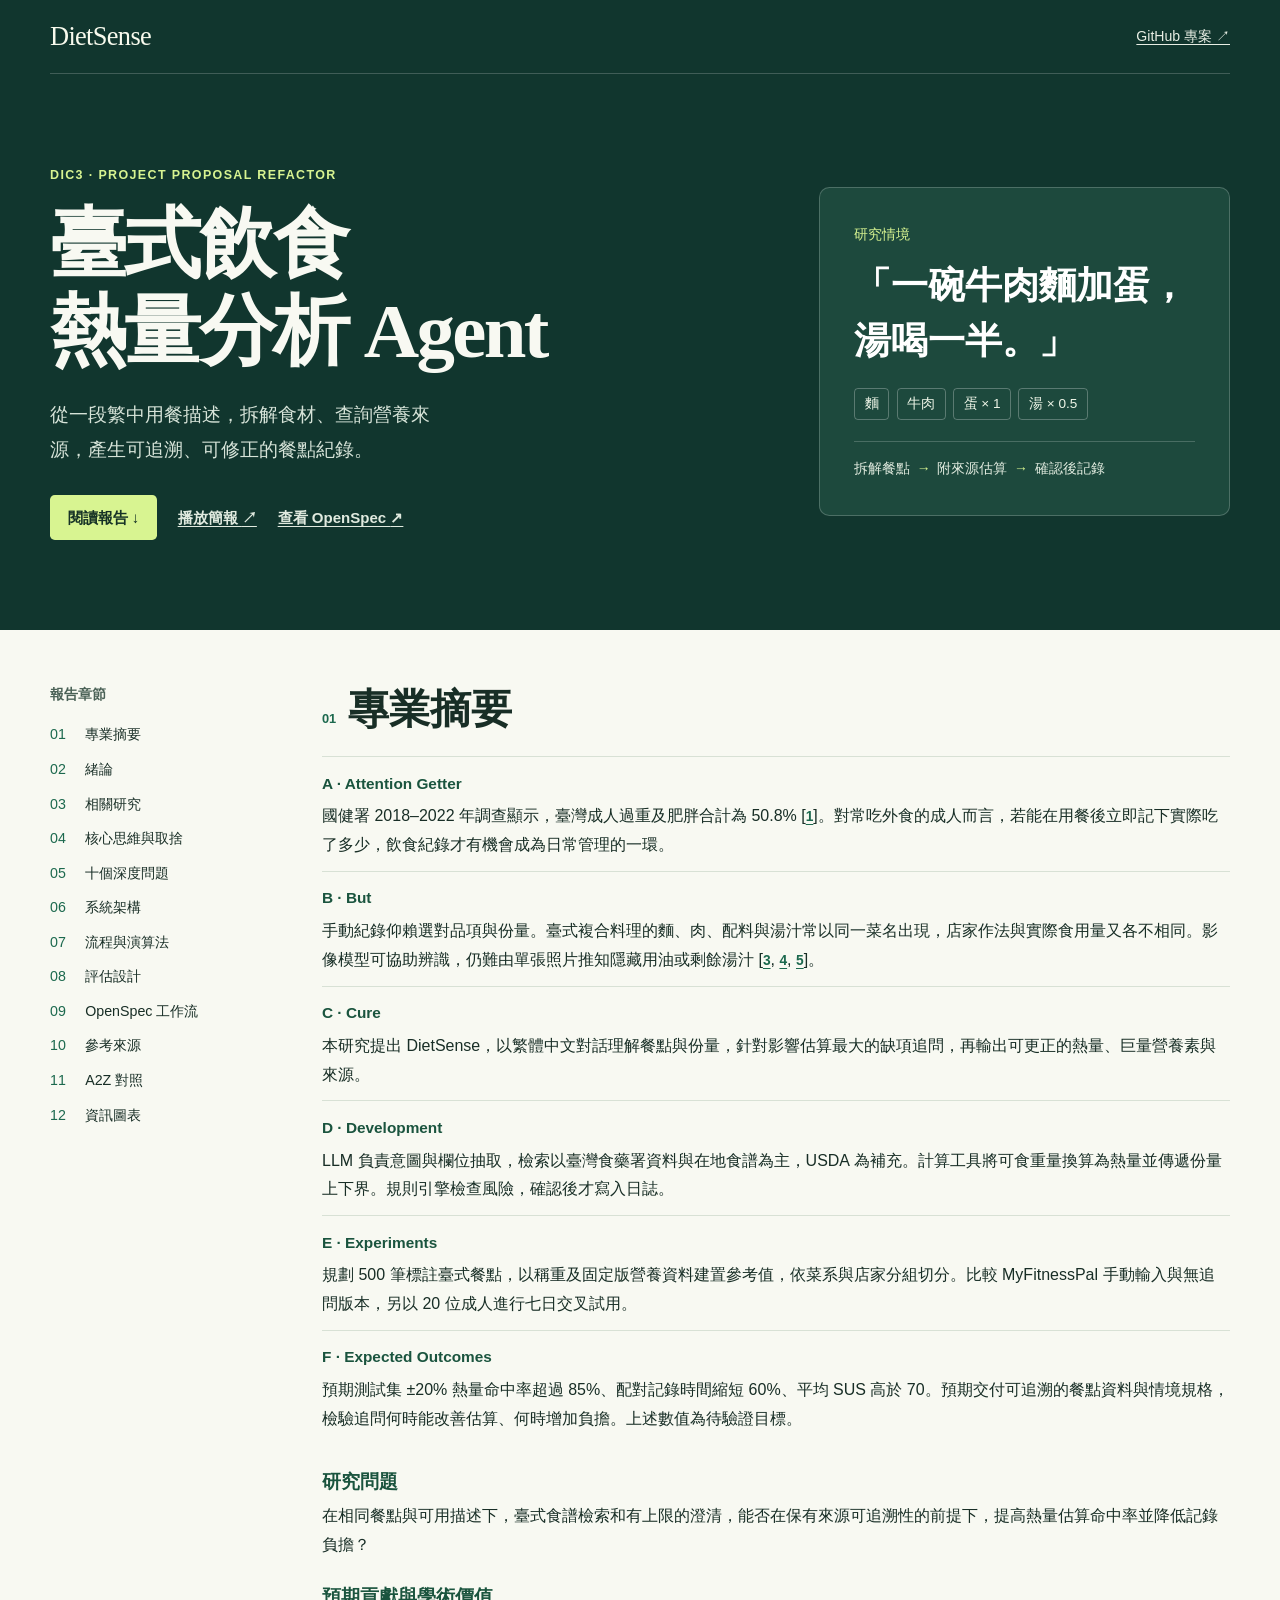
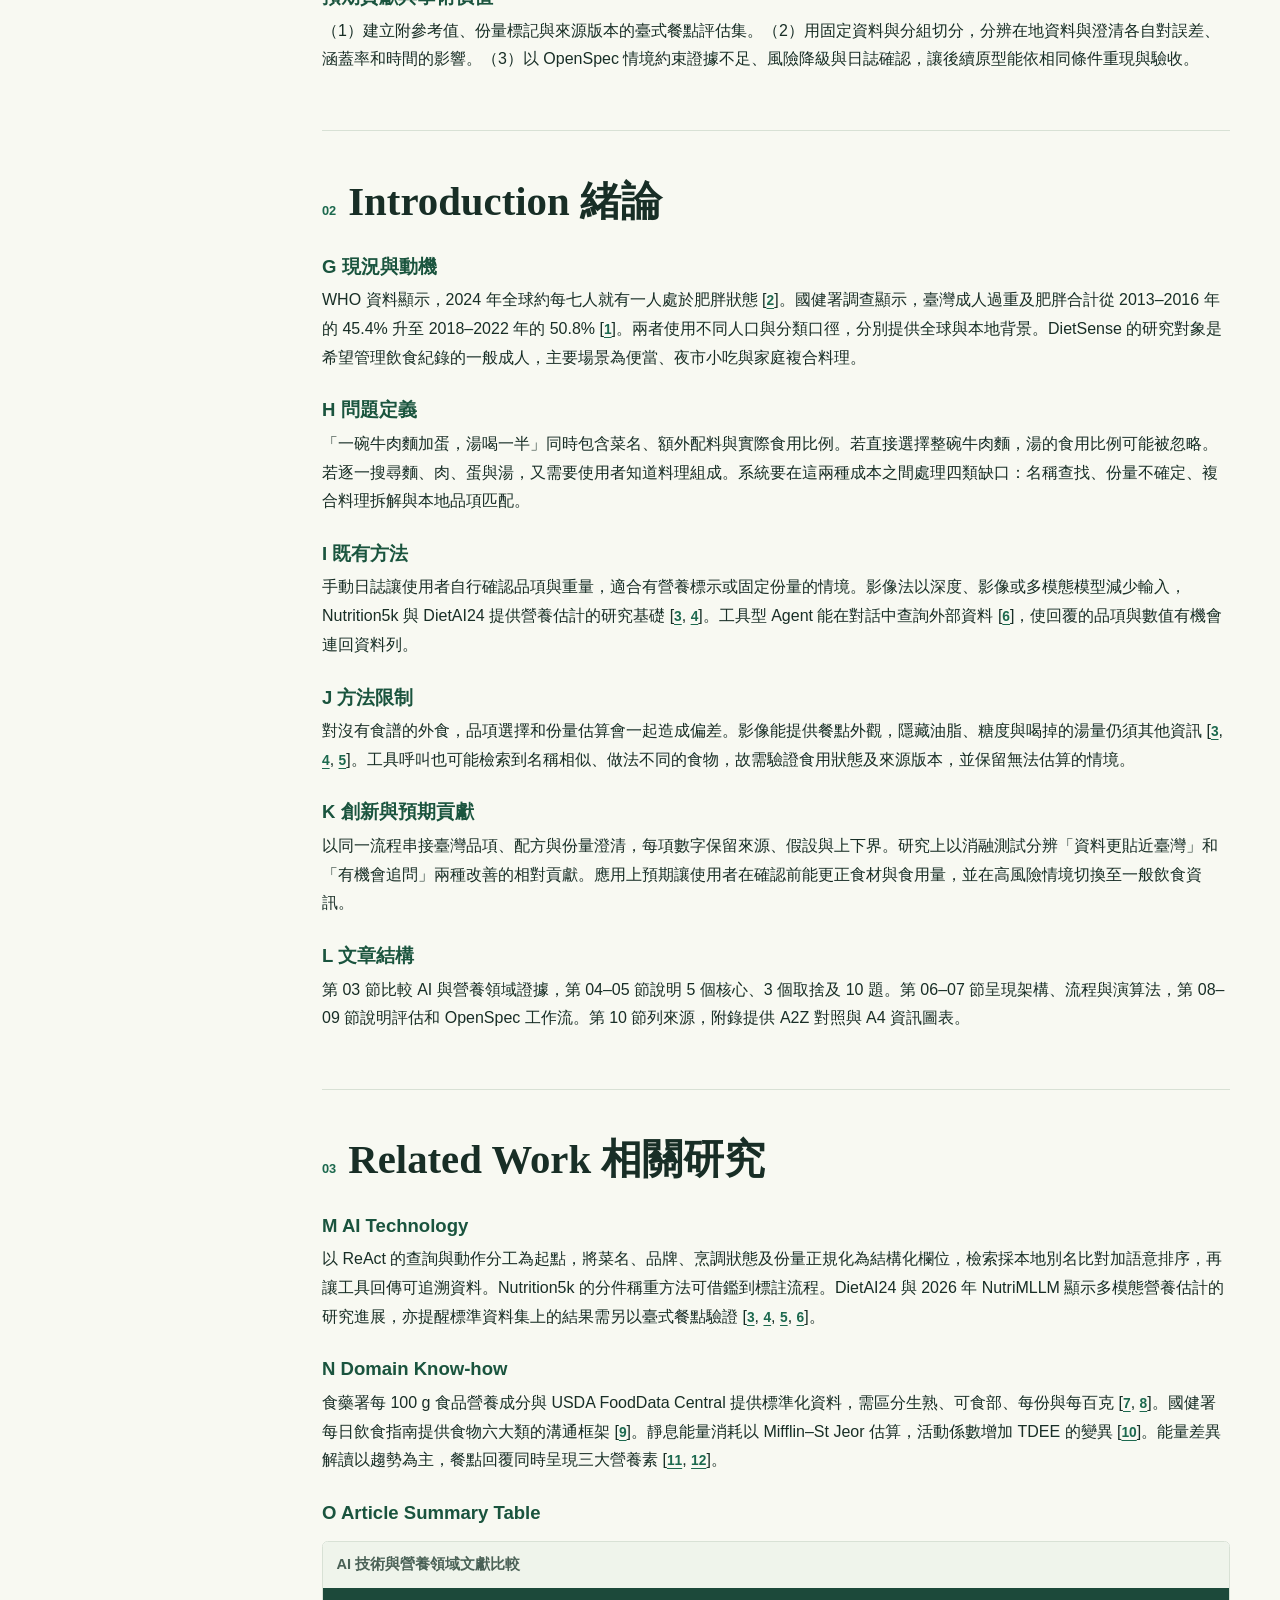
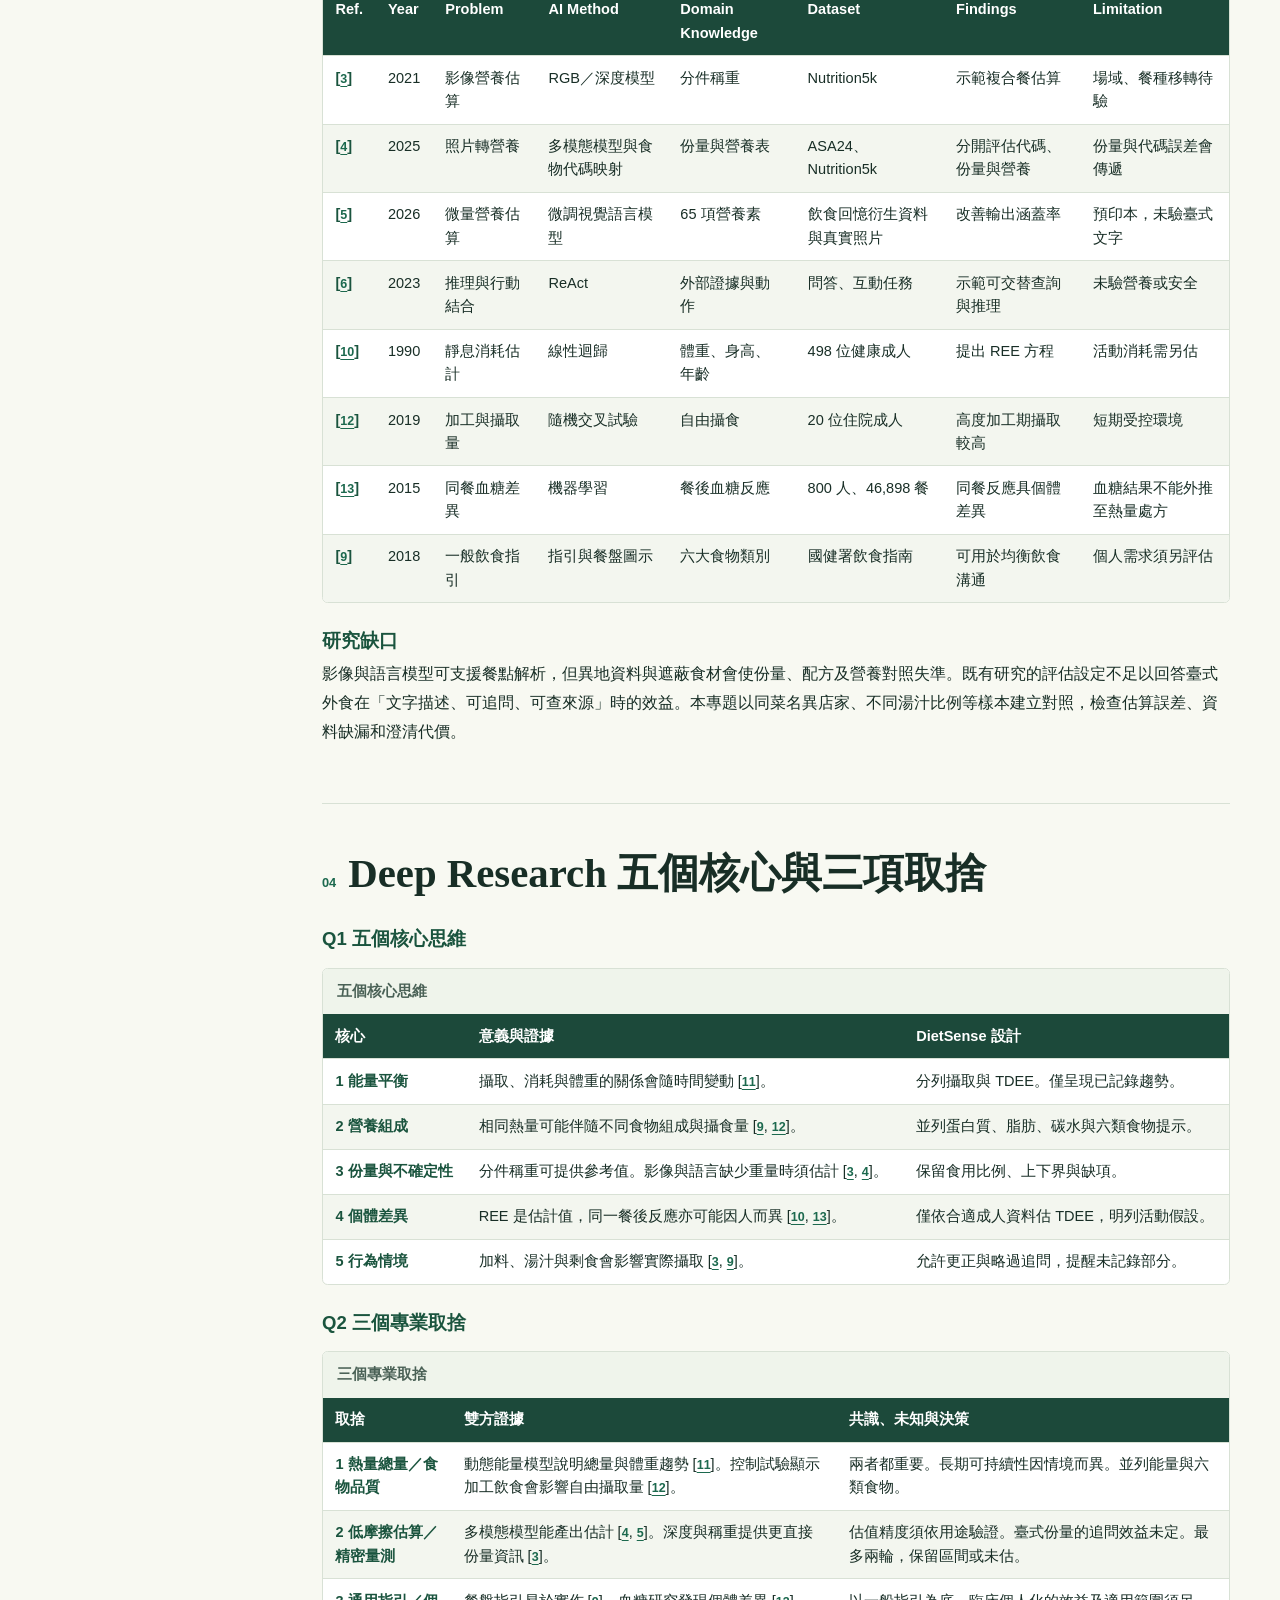
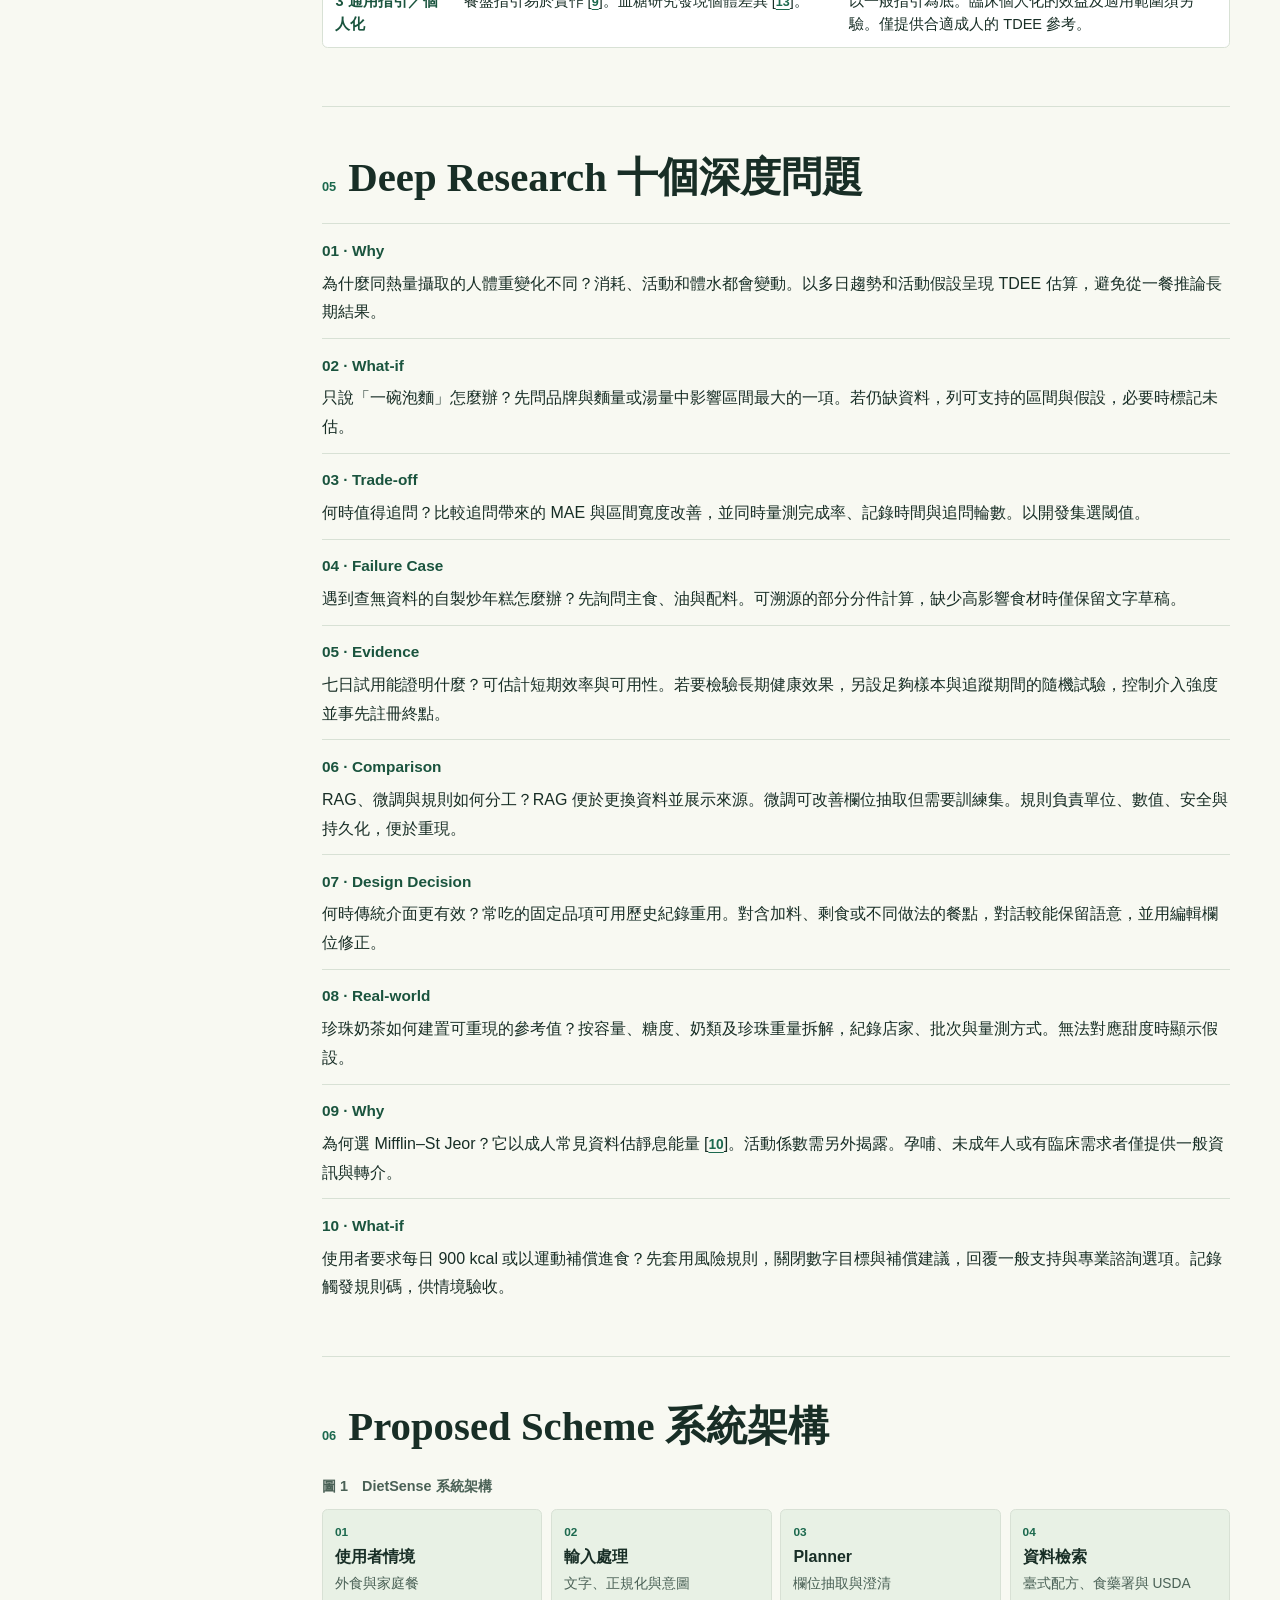
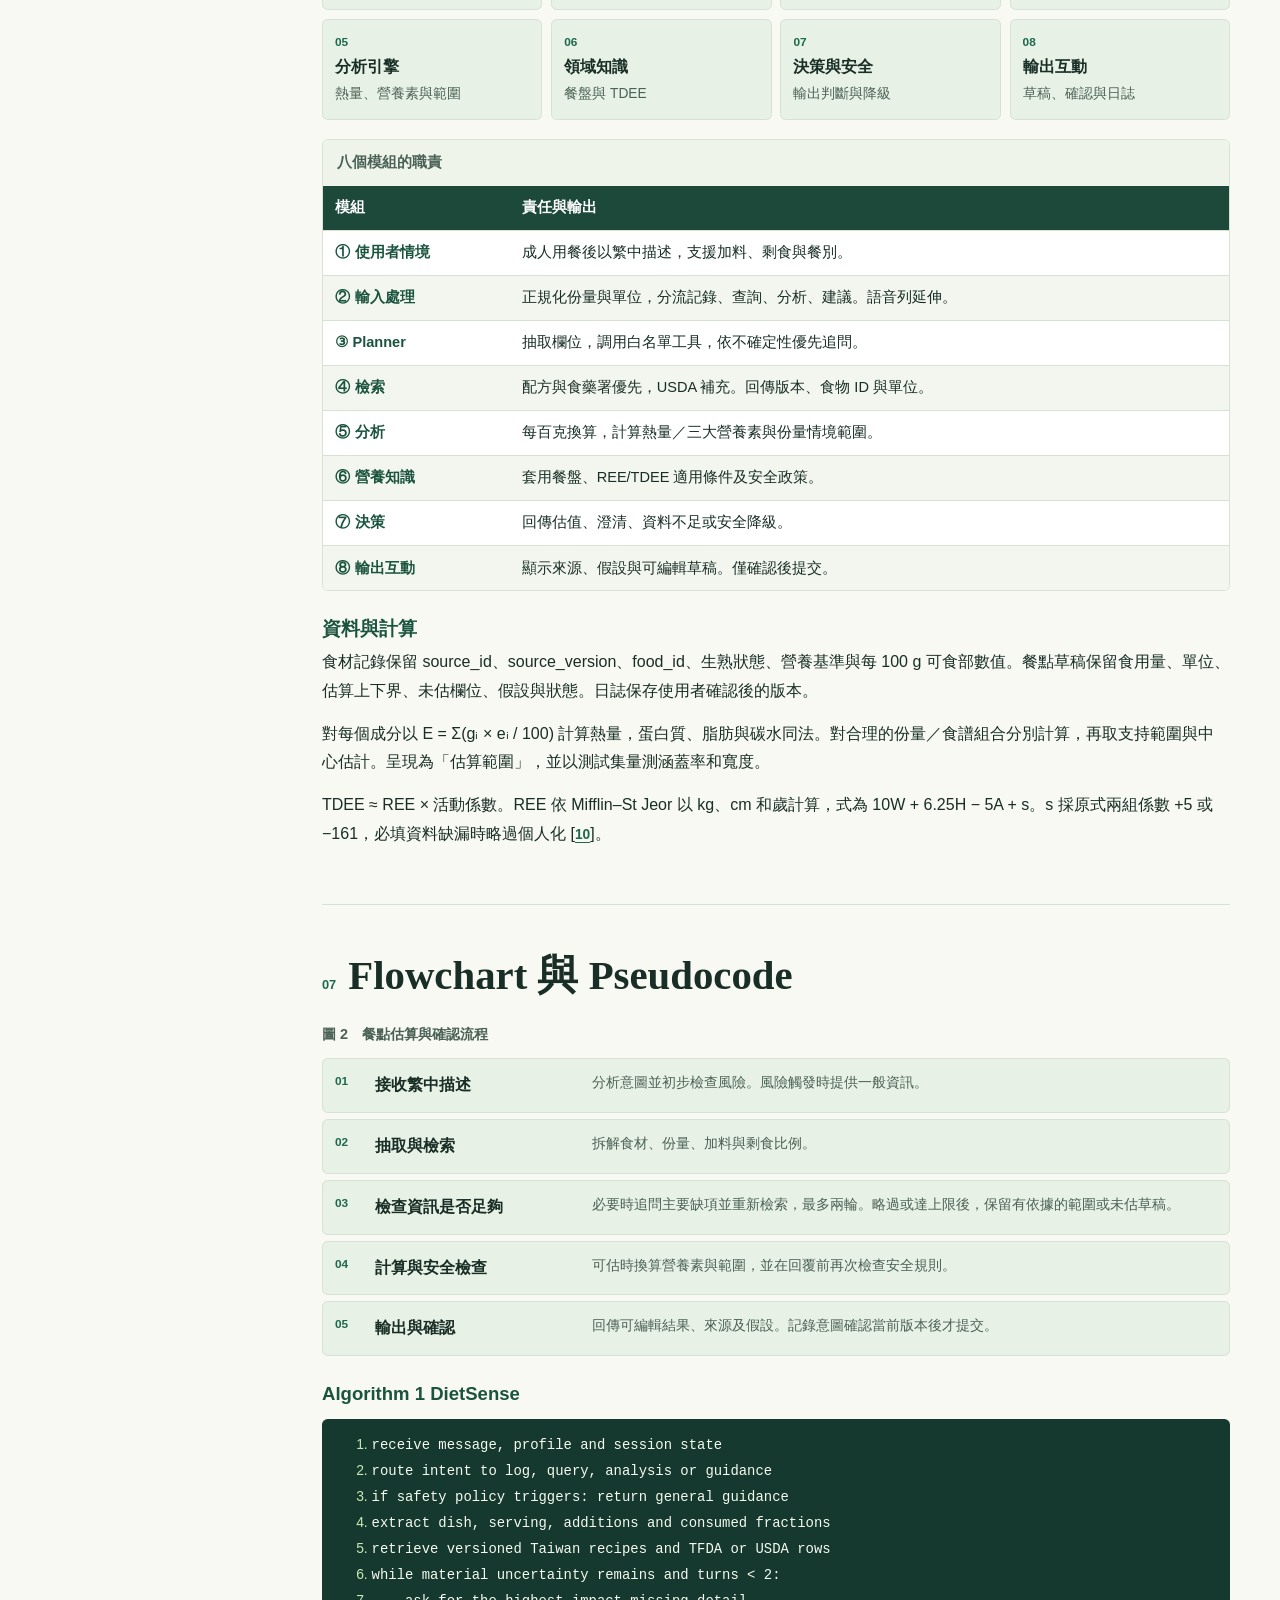
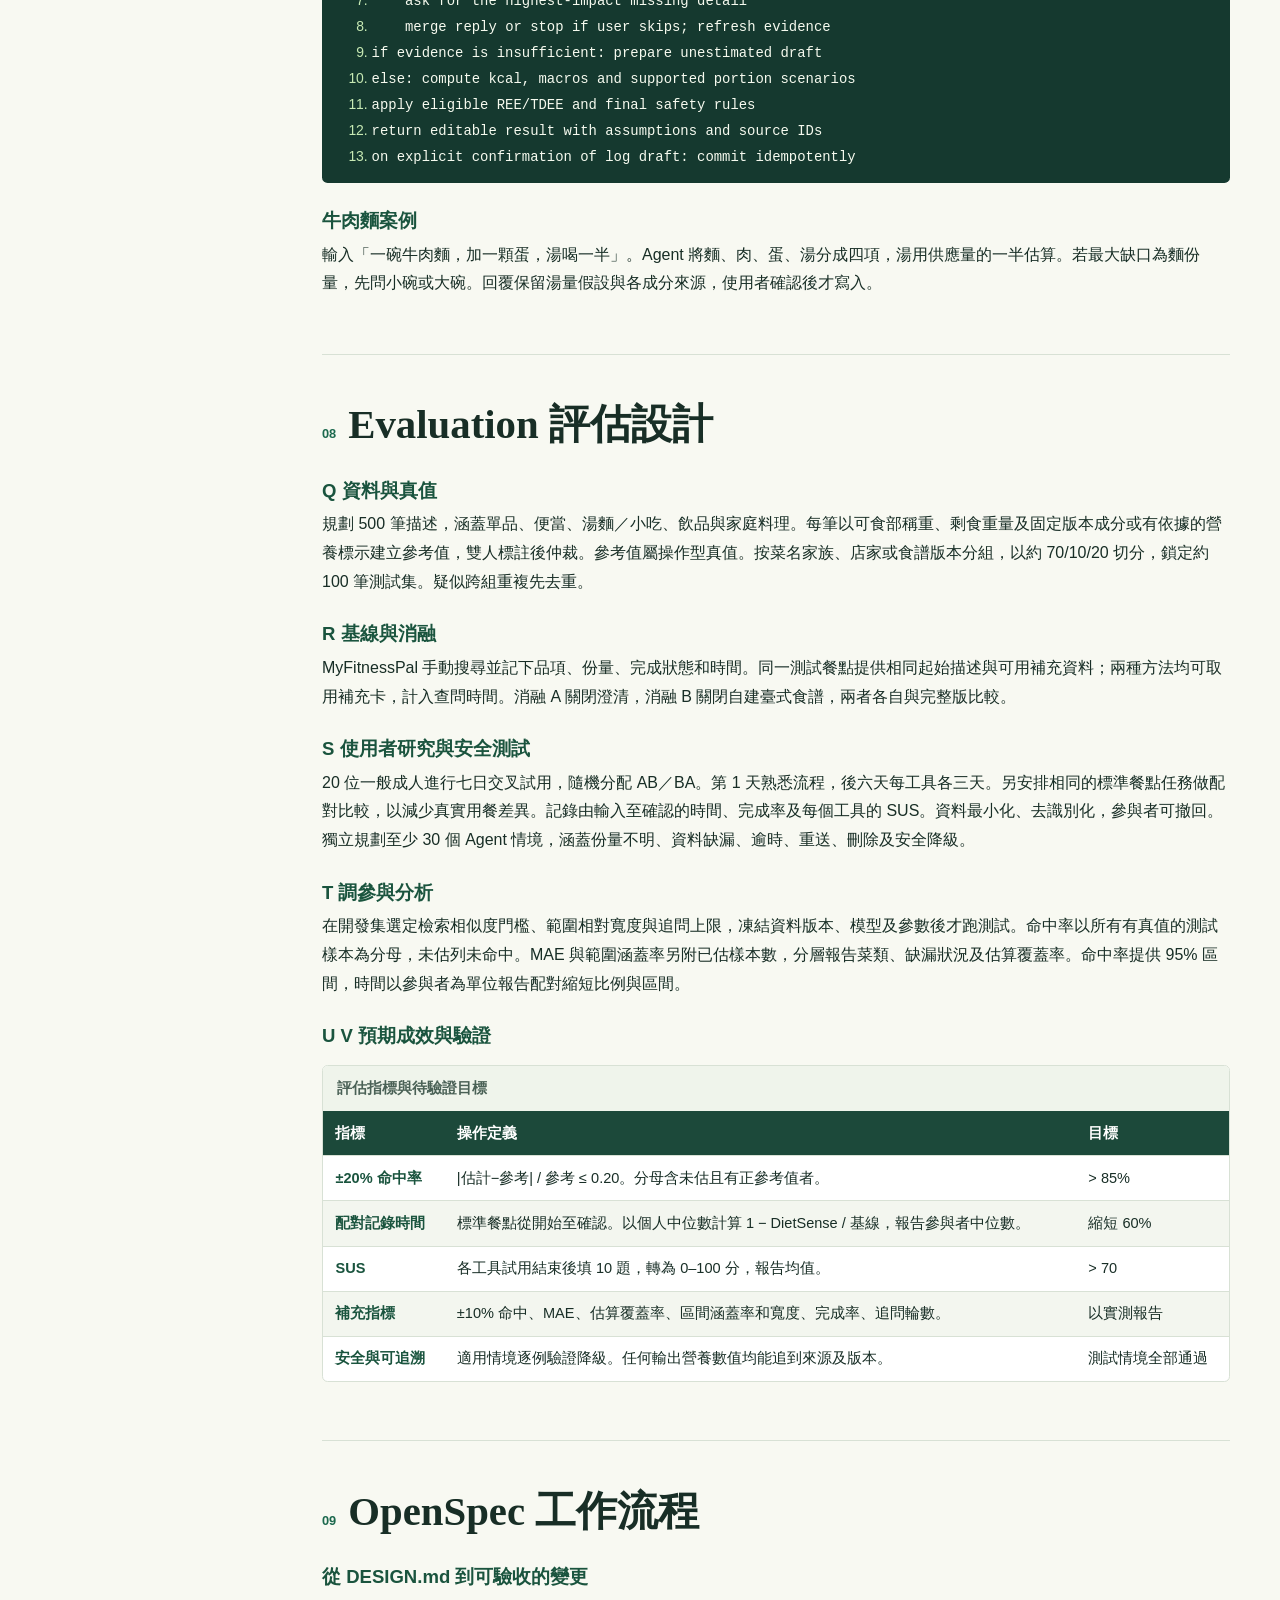
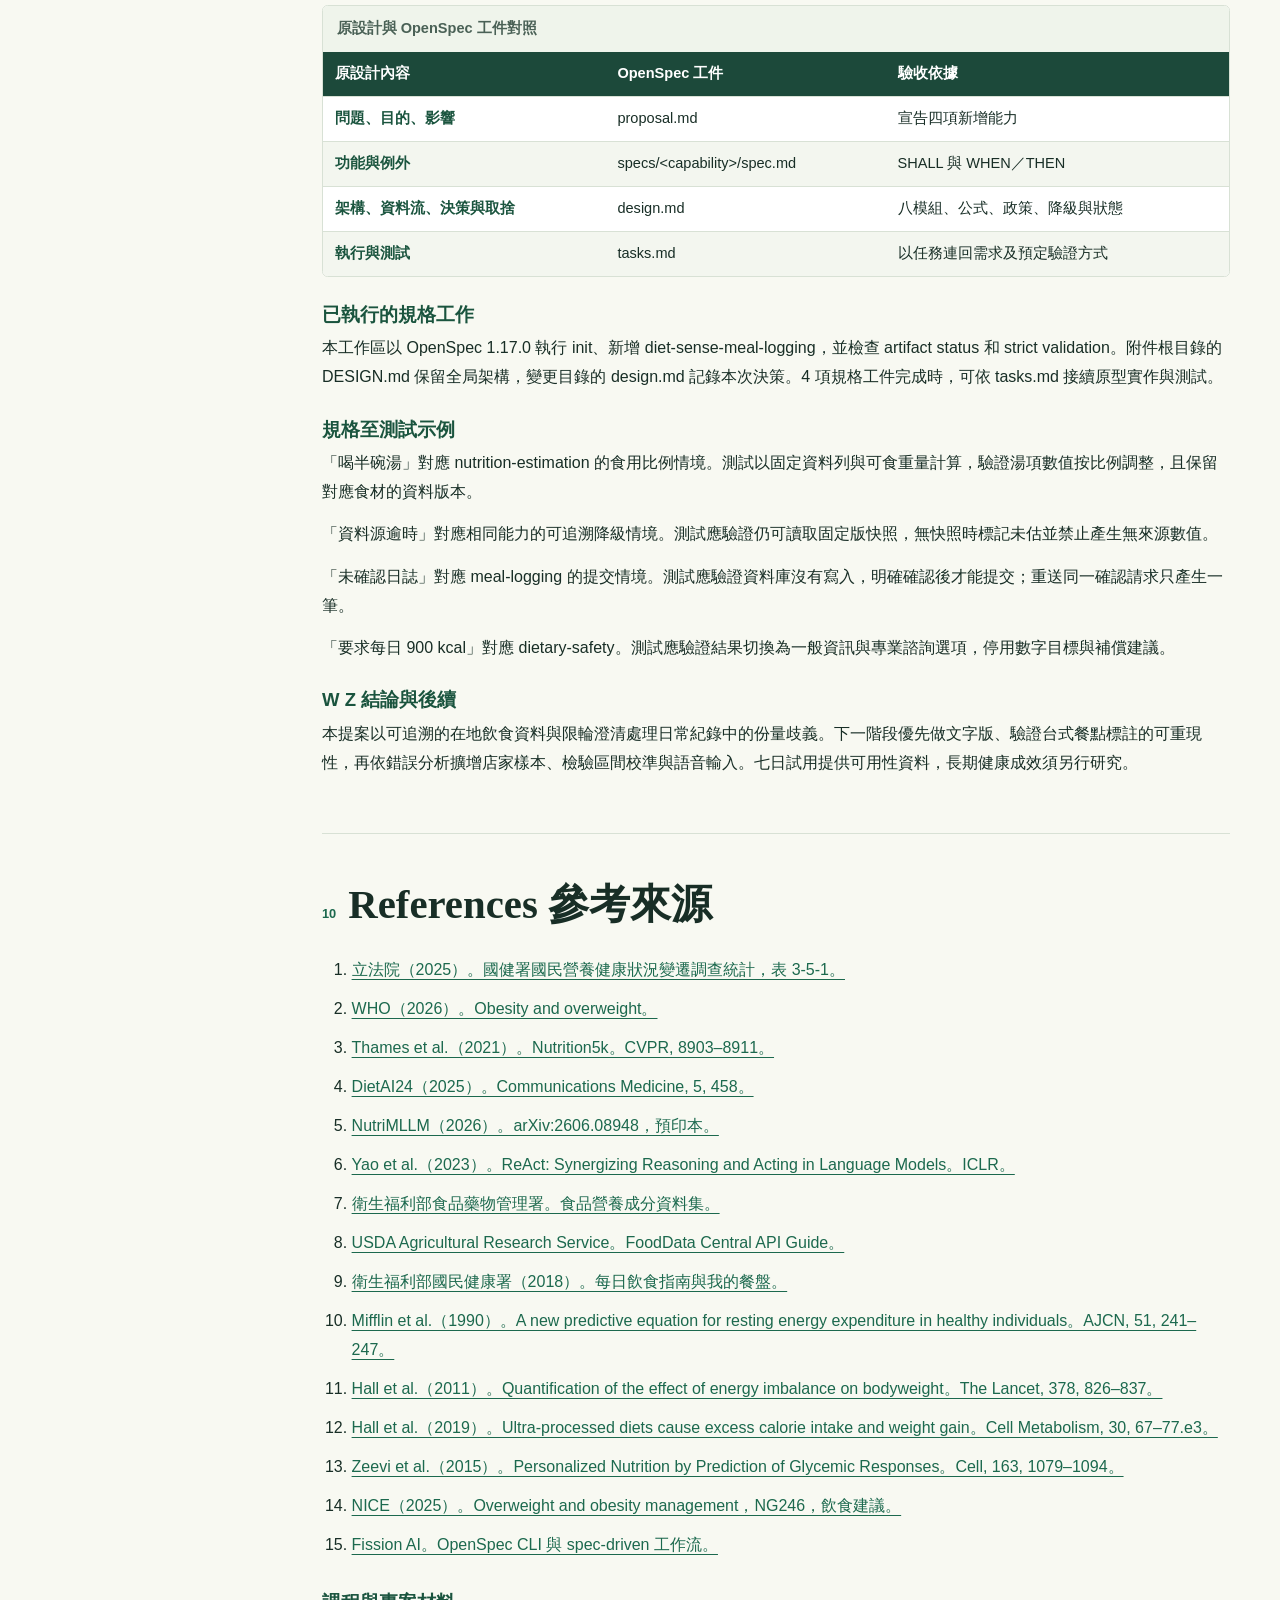
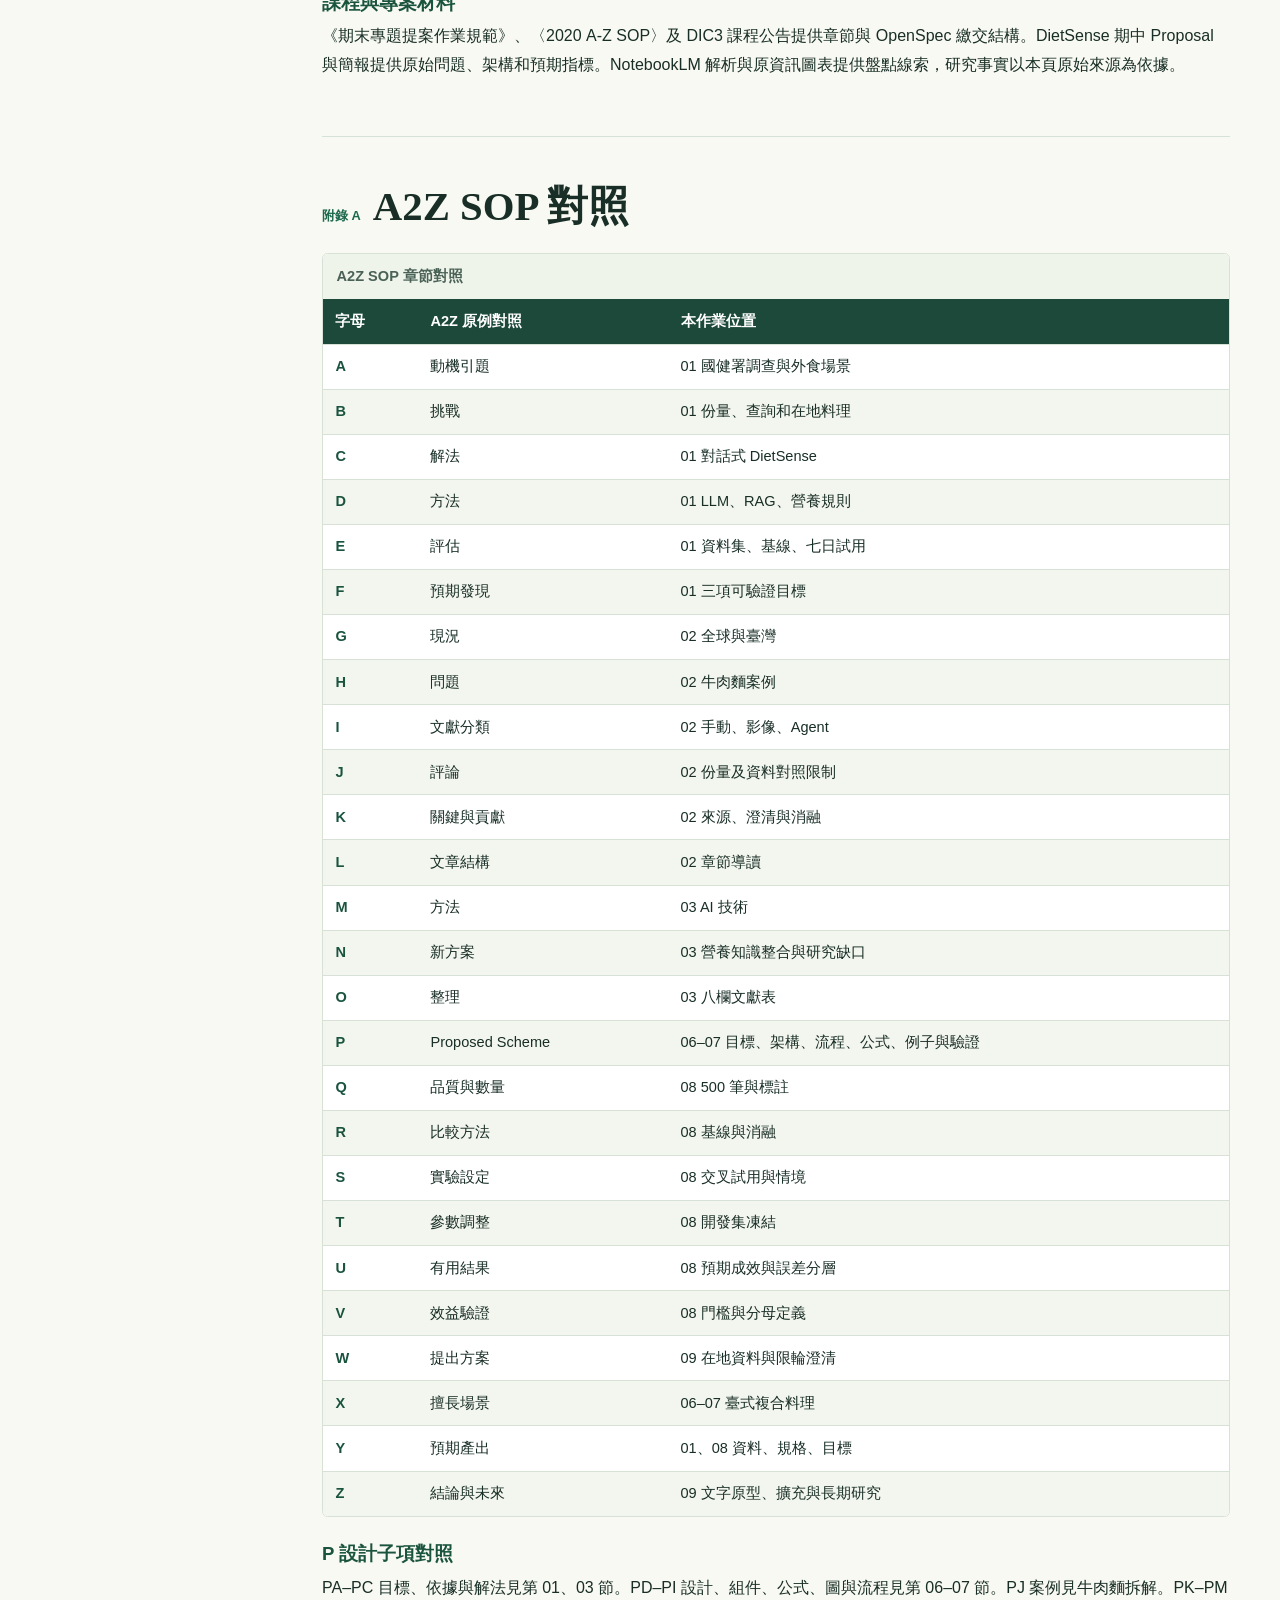
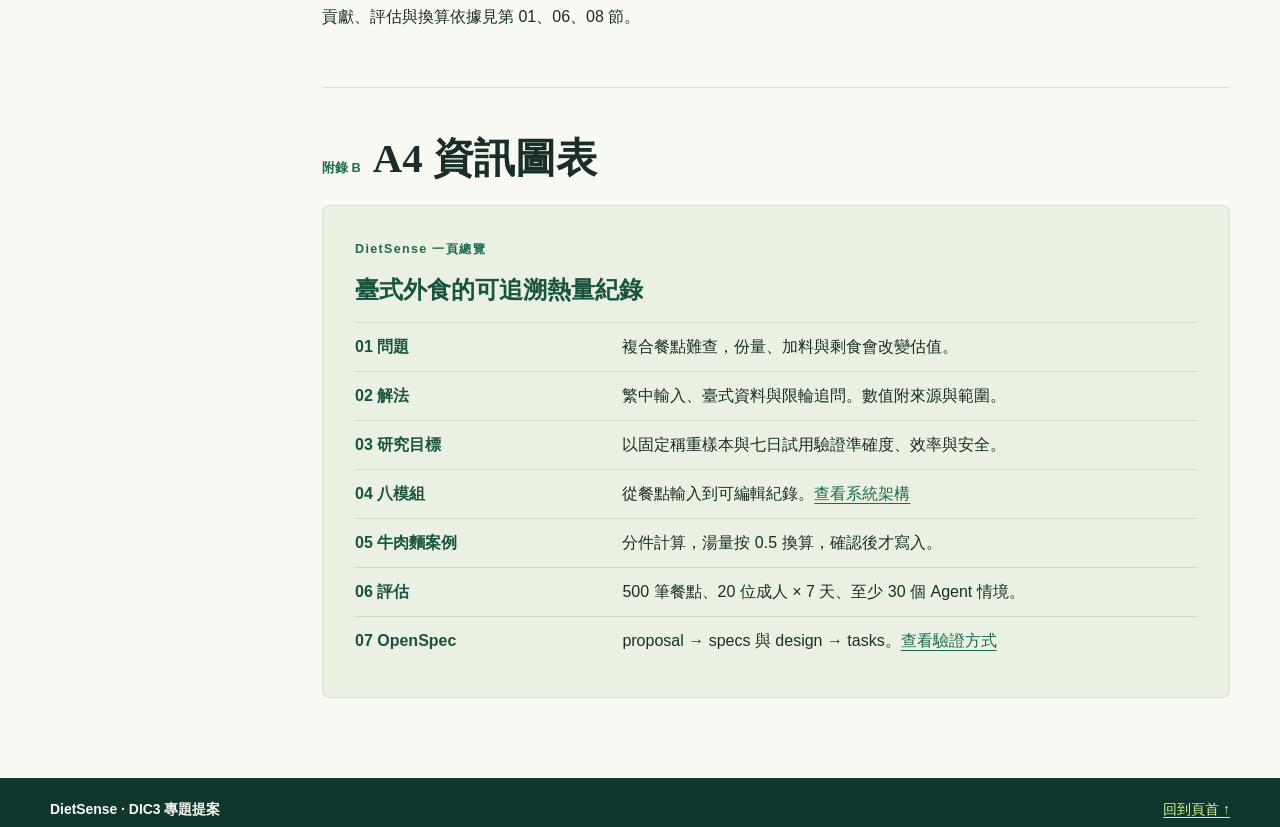
==== commit f7e0ed00: "Publish DietSense proposal slides as a website" ====
--- a/index.html
+++ b/index.html
@@ -19,7 +19,7 @@
       <p class="section-kicker">DIC3 · PROJECT PROPOSAL REFACTOR</p>
       <h1>臺式飲食<br>熱量分析 Agent</h1>
       <p class="lead">從一段繁中用餐描述，拆解食材、查詢營養來源，產生可追溯、可修正的餐點紀錄。</p>
-      <div class="actions"><a class="primary" href="#abstract">閱讀報告 <span aria-hidden="true">↓</span></a><a class="secondary" href="https://github.com/dennis6651259-hub/1111-DoI3/tree/main/openspec/changes/diet-sense-meal-logging">查看 OpenSpec <span aria-hidden="true">↗</span></a></div>
+      <div class="actions"><a class="primary" href="#abstract">閱讀報告 <span aria-hidden="true">↓</span></a><a class="secondary" href="slides/">播放簡報 <span aria-hidden="true">↗</span></a><a class="secondary" href="https://github.com/dennis6651259-hub/1111-DoI3/tree/main/openspec/changes/diet-sense-meal-logging">查看 OpenSpec <span aria-hidden="true">↗</span></a></div>
     </div>
     <figure class="example">
       <figcaption>研究情境</figcaption>
